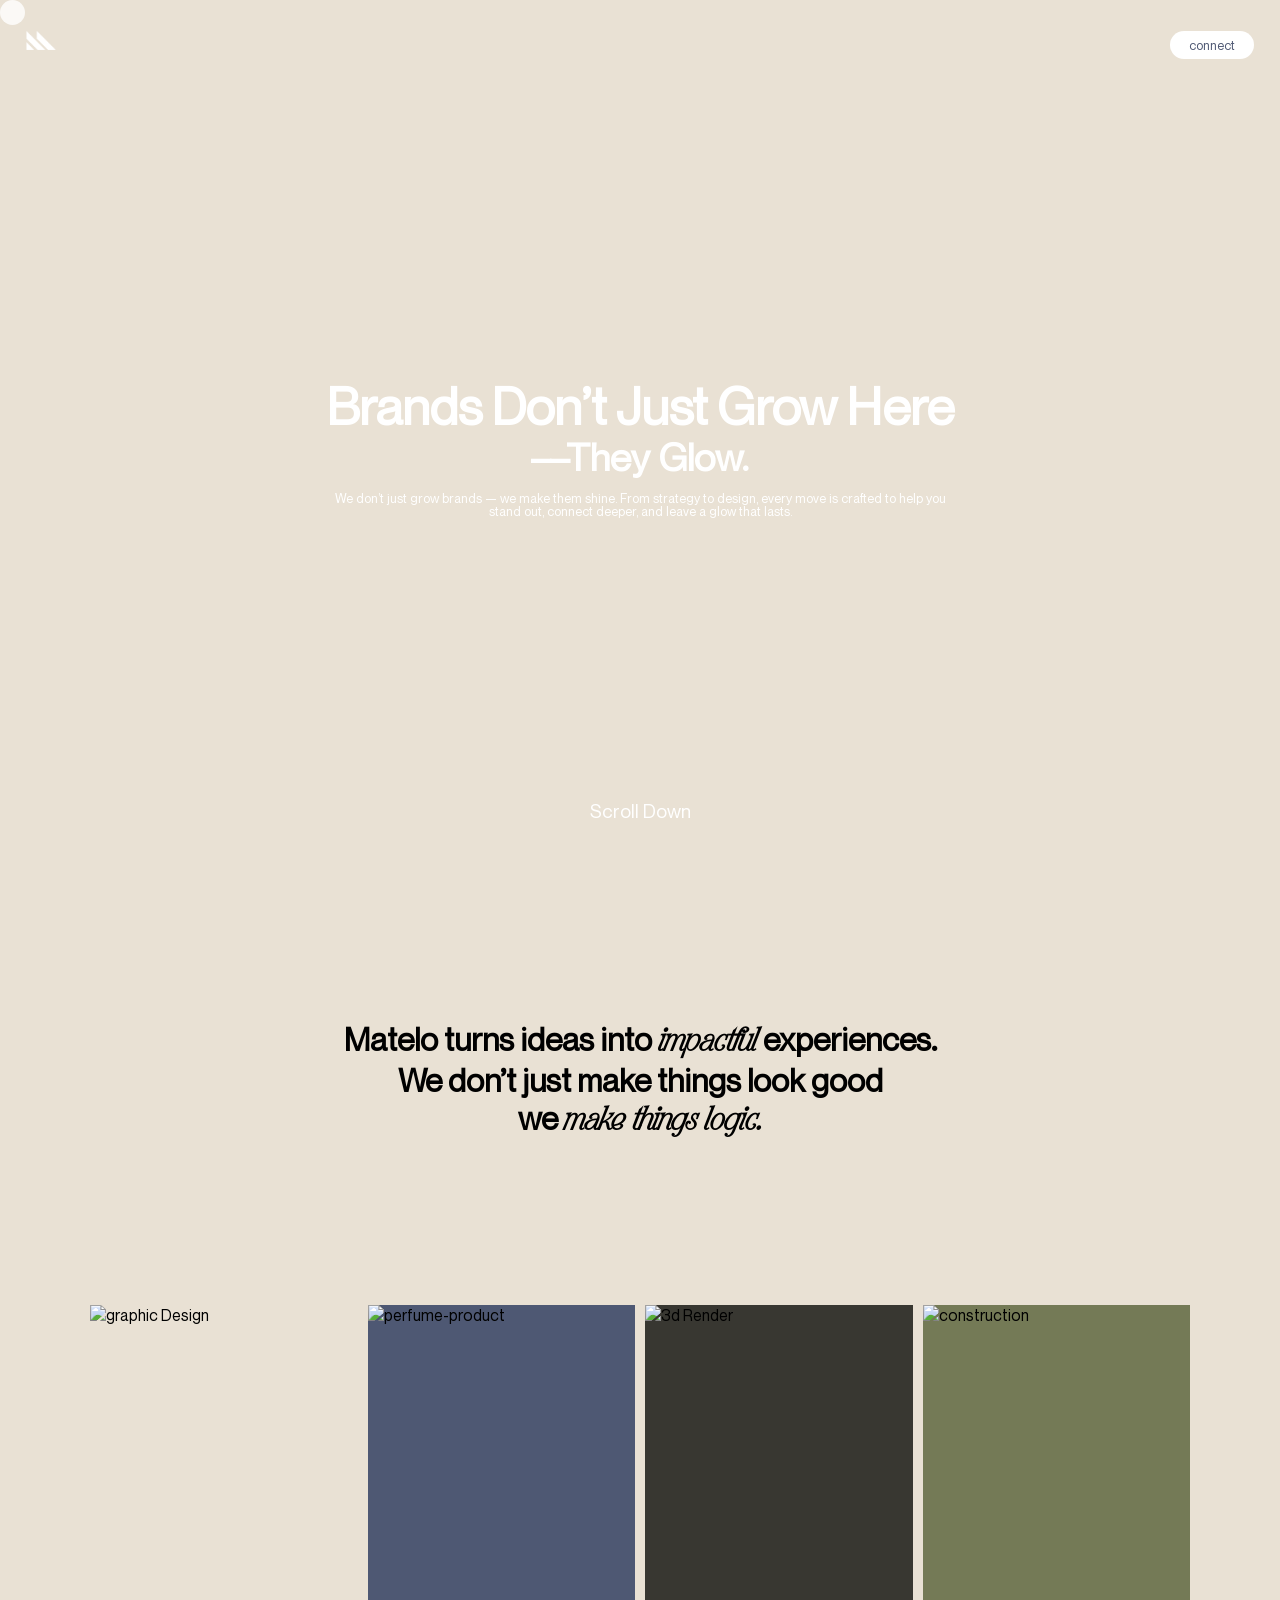
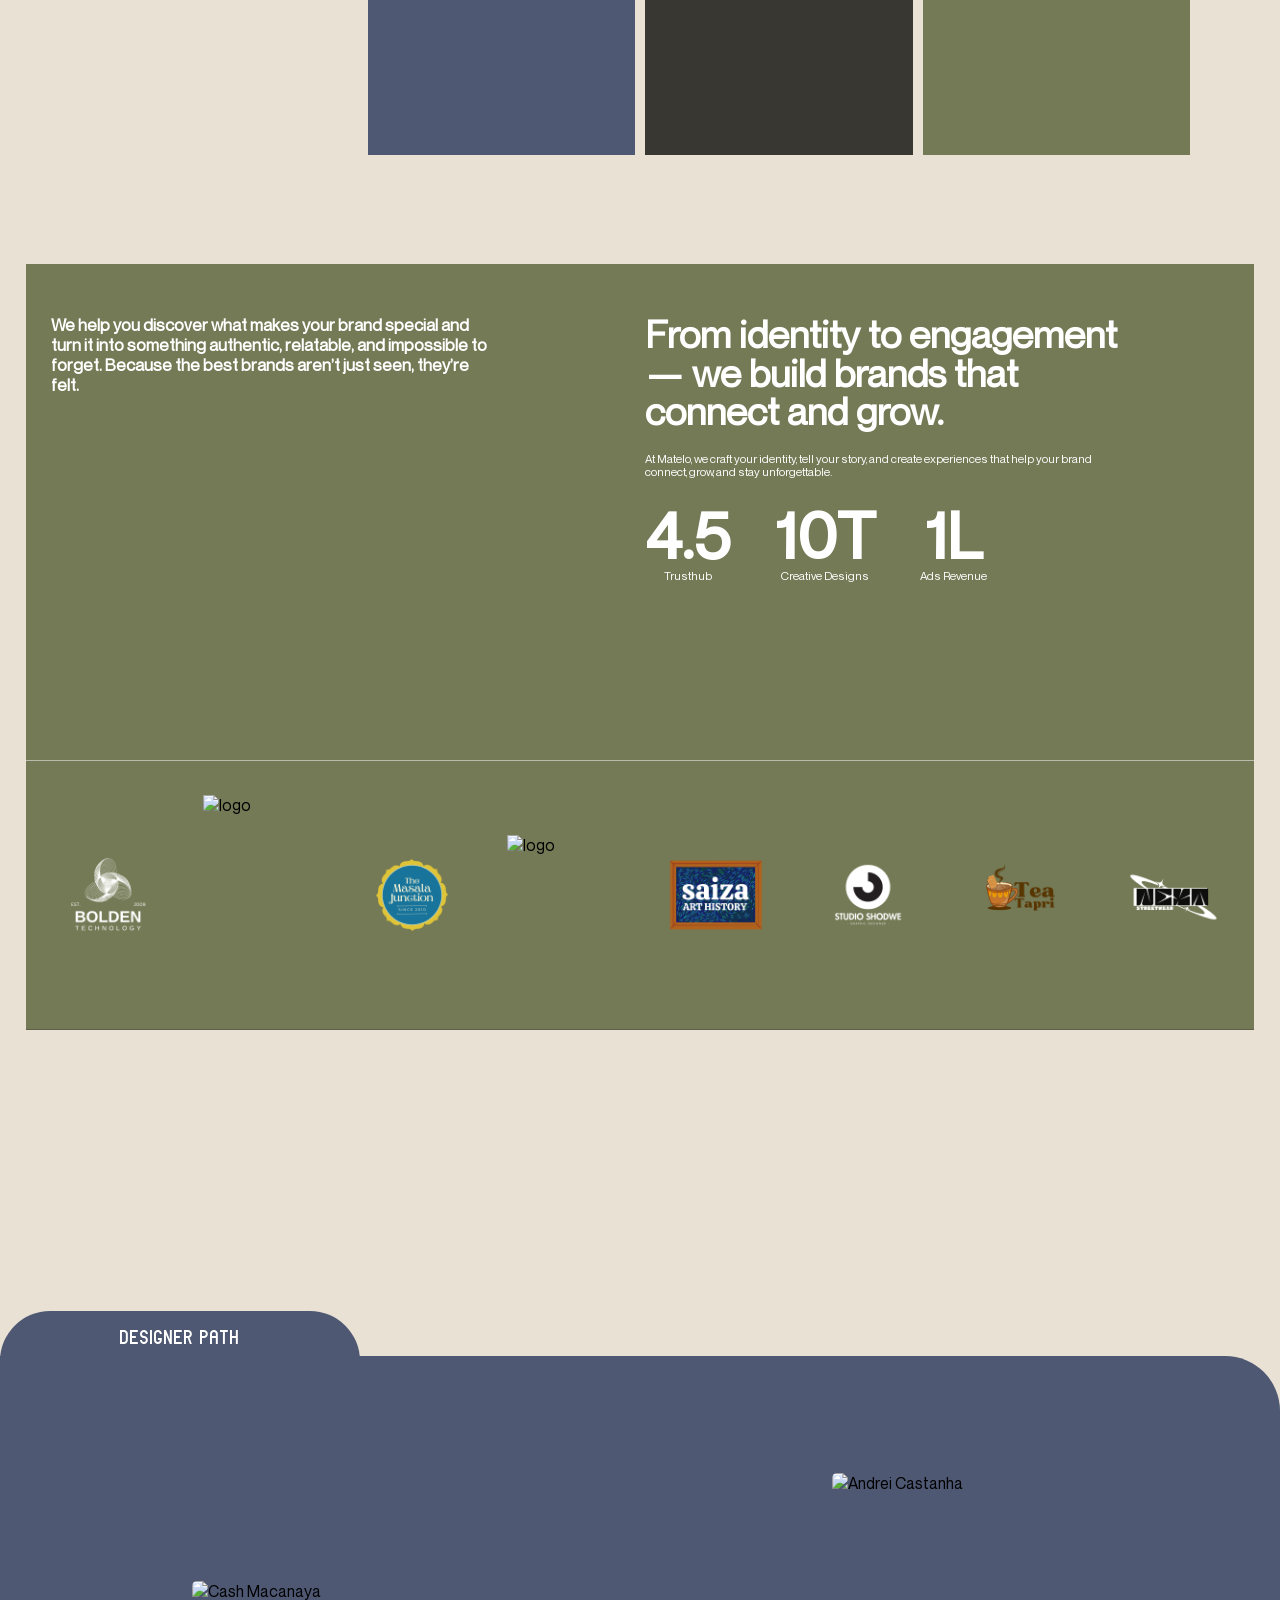
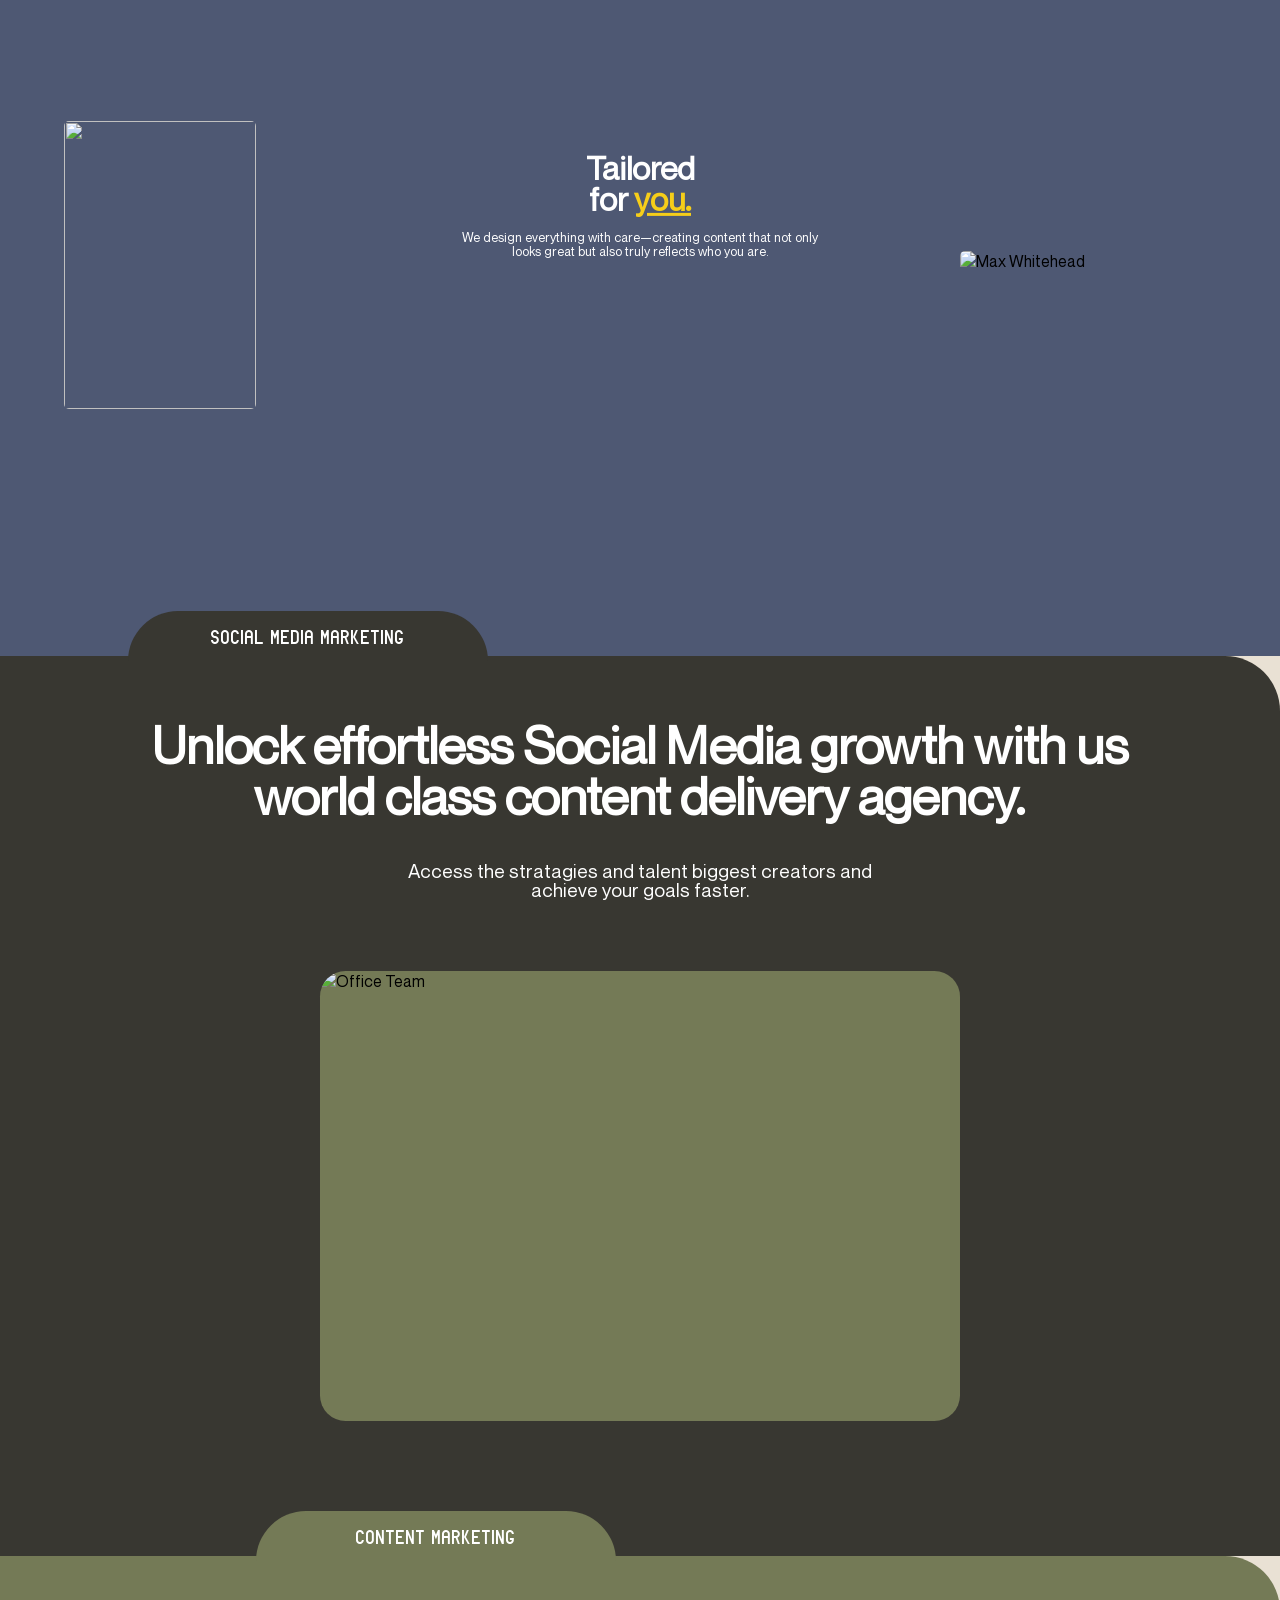
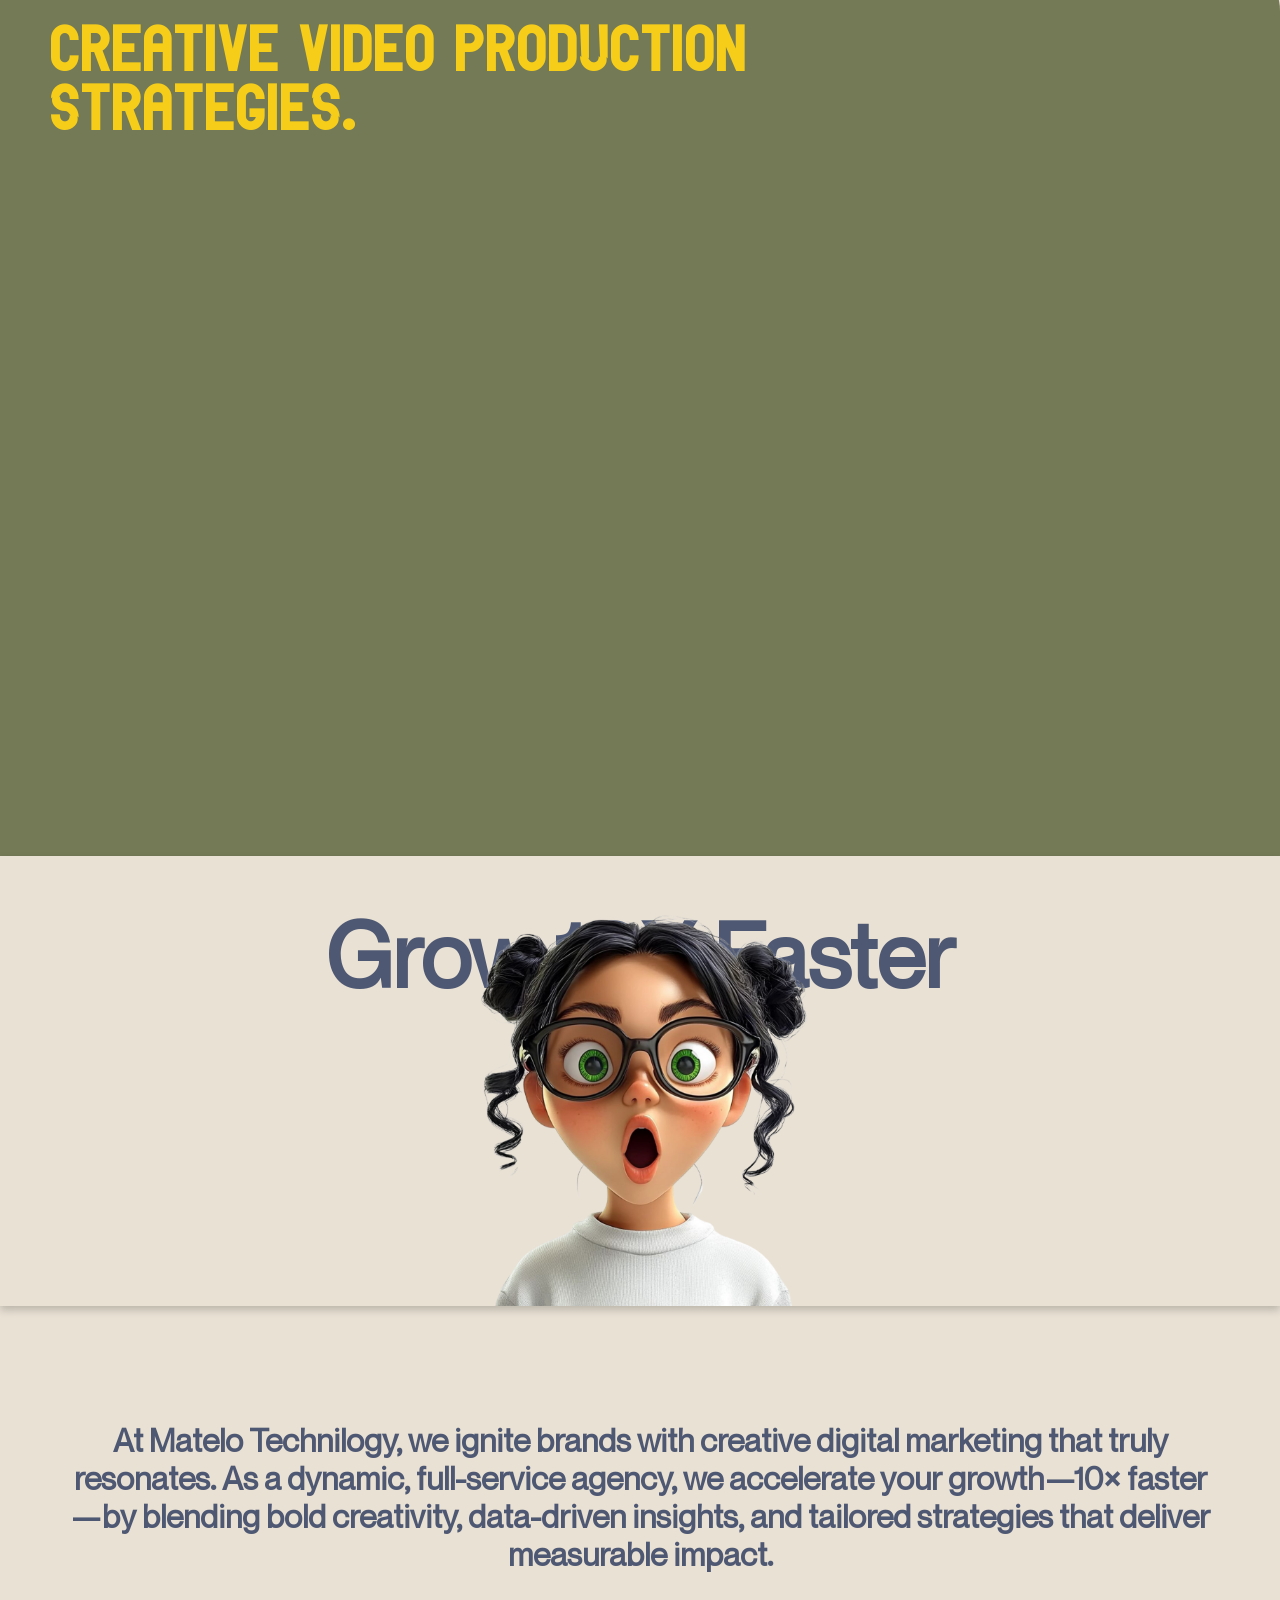
==== index.html @ 71ac02b0 "Initial commit" ====
<!DOCTYPE html>
<html lang="en">
<head>
    <meta charset="UTF-8">
    <meta name="viewport" content="width=device-width, initial-scale=1.0">
    <title>Matelo Tech</title>
    <link rel="stylesheet" href="style.css">
    <link
    href="https://cdn.jsdelivr.net/npm/remixicon@4.5.0/fonts/remixicon.css"
    rel="stylesheet"
/>
</head>
<body>
    
     <div id="main">
        <div id="cursor"></div>
        <div class="page1">
           <div class="nav">
            <div class="logo">
                <img src="./assets/white.png" alt="logo">
            </div>
            <!-- <div class="nav-center">
                <a href="#">Home</a>
                <a href="#">Know more</a>
                <a href="#">Projects</a>
                <a href="#">Service</a>
            </div> -->
            <div class="nav-right">
                <a href="#">connect</a>
            </div>
            <div class="menu">
                <i class="ri-arrow-down-s-fill"></i>
            </div>
           </div>
           <div class="landingPage">
            <div class="overlay"></div>
                <div class="tagline">
                    <h1>Brands Don’t Just Grow Here</h1>
                    <h2>––They Glow.</h2>
                    <p>We don’t just grow brands — we make them shine. From strategy to design, every move is crafted to help you stand out, connect deeper, and leave a glow that lasts.</p>
                </div>


                 <button onclick="scrollOnePageDown()" class="scroll-button">Scroll Down <i class="ri-corner-right-down-line"></i></button>
           </div>
        </div>

        <div class="page2">
            <div class="middleText">
                <h1>Matelo turns ideas into <span>impactful</span> experiences.<br/> We don’t just make things look good<br/>we <span> make things logic.</span></h1>
            </div>
            <div class="designs-container" >
                <div id="design-box" class="design-box">
                    <img src="https://media2.giphy.com/media/v1.Y2lkPTc5MGI3NjExNDlodjI1YXZ4cDNyc2FtYjNpcG55MTlsOHVzeTViMm14N2h6NXpqeiZlcD12MV9pbnRlcm5hbF9naWZfYnlfaWQmY3Q9Zw/xT9Igfw4YdcxUgm7hS/giphy.gif" alt="graphic Design">
                </div>
                <div id="design-box" class="design-box">
                    <img src="https://media1.giphy.com/media/v1.Y2lkPTc5MGI3NjExZDUzajJobDR6eTRyMTczdDEybGQweWN3MzJnYm1xejd3OWJqcnN5cCZlcD12MV9pbnRlcm5hbF9naWZfYnlfaWQmY3Q9Zw/B5nGSmvS7oZFuK0PzP/giphy.gif" alt="perfume-product">
                </div>
                <div id="design-box" class="design-box">
                    <img src="https://media4.giphy.com/media/v1.Y2lkPTc5MGI3NjExY213OWltNXNzeW00bzk4bjJraXBidTN3ODc1OG8xb3RlMzl3ZnRzMyZlcD12MV9pbnRlcm5hbF9naWZfYnlfaWQmY3Q9Zw/huyZxIJvtqVeRp7QcS/giphy.gif" alt="3d Render">
                </div>
                <div id="design-box" class="design-box">
                    <img src="https://media4.giphy.com/media/v1.Y2lkPTc5MGI3NjExd3oxd201d3FhaGR6ZjR2OGFmZWt0Y2V4OXVjeWlrcGc5NDhxcThsdCZlcD12MV9pbnRlcm5hbF9naWZfYnlfaWQmY3Q9Zw/l3vQYe7l1TInypnYA/giphy.gif" alt="construction">
                </div>
            </div>
        </div>

        <div class="page3">
            <div class="page3-contaner">
                <div class="page3-box1">
                    <h2>We help you discover what makes your brand special and turn it into something authentic, relatable, and impossible to forget. Because the best brands aren’t just seen, they’re felt.</h2>
                </div>
                <div class="page3-box2">
                    <h2>From identity to engagement — we build brands that connect and grow.</h2>
                    <p>At Matelo, we craft your identity, tell your story, and create experiences that help your brand connect, grow, and stay unforgettable.</p>
                    <div class="page3-rank">
                        <div class="page3-rank-wrap">
                            <h1>4.5</h1>
                            <p>Trusthub</p>
                        </div>
                        <div class="page3-rank-wrap">
                            <h1>10T</h1>
                            <p>Creative Designs</p>
                        </div>
                        <div class="page3-rank-wrap">
                            <h1>1L</h1>
                            <p>Ads Revenue</p>
                        </div>
                    </div>
                </div>

            </div>
            <div class="page3-bottom">
               <div class="brand-photo">
                <img src="./brands/logo1.png" alt="logo">
               </div>
               <div style="height: 200px;" class="brand-photo">
                <img src="./brands/logo2.png" alt="logo">
               </div>
               <div class="brand-photo">
                <img src="./brands/Logo-3.png" alt="logo">
               </div>
               <div  style="height: 120px;"class="brand-photo">
                <img src="./brands/logo4.png" alt="logo">
               </div>
                <div class="brand-photo">
                <img src="./brands/logo5.png" alt="logo">
               </div>
               <div style="height: 120px;" class="brand-photo">
                <img src="./brands/logo6.png" alt="logo">
               </div>
               <div class="brand-photo">
                <img src="./brands/logo-7.png" alt="logo">
               </div>
                <div  style="height: 120px;"class="brand-photo">
                <img src="./brands/logo8.png" alt="logo">
               </div>
            </div>
        </div>

        <div class="page4">
            <div class="sticky-container">
            <div class="card-content">
                <div class="card-tag">
                    <h1>DESIGNER PATH</h1>
                </div> 
                <div class="designer-container">
                    <div class="designer-text">
                        <h1>Tailored<br/>for <span>you.</span></h1>
                        <p>We design everything with care—creating content that not only looks great but also truly reflects who you are.</p>
                    </div>
                    <div class="desinger-photos">
                        <div class="desinger-box">
                            <img src="https://images.unsplash.com/photo-1571389244715-21e0e1a94bcf?q=80&w=1170&auto=format&fit=crop&ixlib=rb-4.1.0&ixid=M3wxMjA3fDB8MHxwaG90by1wYWdlfHx8fGVufDB8fHx8fA%3D%3D" alt="Cash Macanaya">
                        </div>
                        <div class="desinger-box-1">
                            <img src="https://images.unsplash.com/photo-1609887712021-42c4669c1ac7?q=80&w=764&auto=format&fit=crop&ixlib=rb-4.1.0&ixid=M3wxMjA3fDB8MHxwaG90by1wYWdlfHx8fGVufDB8fHx8fA%3D%3D" alt="">
                        </div>
                        <div class="desinger-box-2">
                            <img src="https://images.unsplash.com/vector-1742581485395-ea96401c389c?q=80&w=711&auto=format&fit=crop&ixlib=rb-4.1.0&ixid=M3wxMjA3fDB8MHxwaG90by1wYWdlfHx8fGVufDB8fHx8fA%3D%3D" alt="Andrei Castanha">
                        </div>
                        <div class="desinger-box-3">
                            <img src="https://images.unsplash.com/photo-1611423475613-e6bca6bde7bb?q=80&w=687&auto=format&fit=crop&ixlib=rb-4.1.0&ixid=M3wxMjA3fDB8MHxwaG90by1wYWdlfHx8fGVufDB8fHx8fA%3D%3D" alt="Max Whitehead">
                        </div>
                    </div>
                </div>
            </div>
            <div class="card-content">
                <div id="card-2" class="card-tag">
                     <h1>SOCIAL MEDIA MARKETING</h1>
                </div> 
                <div class="social-media-title">
                    <h1>Unlock effortless Social Media growth with us world class content delivery agency.</h1>
                    <p>Access the stratagies and talent biggest creators and <br/>  achieve your goals faster.</p>
                </div>
                <div class="social-media-contaienr">
                    <img src="https://plus.unsplash.com/premium_photo-1745457820877-caf9a8fa4e08?q=80&w=687&auto=format&fit=crop&ixlib=rb-4.1.0&ixid=M3wxMjA3fDB8MHxwaG90by1wYWdlfHx8fGVufDB8fHx8fA%3D%3D" alt="Office Team">
                </div>
            </div>
            <div class="card-content">
                 <div id="card-3" class="card-tag">
                     <h1>CONTENT MARKETING</h1>
                 </div>
                 <div class="content-marketing-container">
                    <div class="content-marketing-container-title">
                        <h1>Creative video production Strategies.</h1>
                    </div>
                    <div class="content-marketing-videos">
                        <div class="video-1">
                            <video autoplay muted loop src="./videos/Brawn Protiens Promo Ad (1).mp4"></video>
                        </div>
                        <div class="video-2">
                            <video autoplay muted loop src="./videos/Matelo star.mp4"></video>
                        </div>
                    </div>
                 </div>
            </div>
            <div class="card-content">
                <div class="container-4">
                    <div class="anime-girl">
                        <h1>Grow 10X Faster</h1>
                        <img src="./images/Girl.png" alt="">
                    </div>
                </div>
                <div class="anime-text">
                        <h3>At Matelo Technilogy, we ignite brands with creative digital marketing that truly resonates. As a dynamic, full-service agency, we accelerate your growth—10× faster—by blending bold creativity, data-driven insights, and tailored strategies that deliver measurable impact.</h3>
                    </div>
            </div>
            </div>
    
        </div>  

        <div class="page5">

        </div>

        

    
    <script src="https://cdnjs.cloudflare.com/ajax/libs/gsap/3.13.0/gsap.min.js" integrity="sha512-NcZdtrT77bJr4STcmsGAESr06BYGE8woZdSdEgqnpyqac7sugNO+Tr4bGwGF3MsnEkGKhU2KL2xh6Ec+BqsaHA==" crossorigin="anonymous" referrerpolicy="no-referrer"></script>
    <script src="https://cdnjs.cloudflare.com/ajax/libs/gsap/3.13.0/ScrollTrigger.min.js" integrity="sha512-P2IDYZfqSwjcSjX0BKeNhwRUH8zRPGlgcWl5n6gBLzdi4Y5/0O4zaXrtO4K9TZK6Hn1BenYpKowuCavNandERg==" crossorigin="anonymous" referrerpolicy="no-referrer"></script>
    <script src="./script.js"></script>
</body>
</html>
---- style.css ----
@font-face {
    font-family: Neue;
    src: url(./fonts/NeueMontreal-Regular.woff2);
}
@font-face {
    font-family: Bella;
    src: url(./fonts/BellavoirSerif_PERSONAL_USE_ONLY.otf);
}

@font-face {
    font-family: Arial;
    src: url(./fonts/arial_narrow_7.ttf);
}

*{
    margin: 0;
    padding: 0;
    box-sizing: border-box;
    font-family: "Neue";
}

html, body{
    height: 100%;
    width: 100%;
}

body{
    background-color: #e9e1d4;
}

#main{
    height: 100vh;
    width: 100vw;
}

#cursor{
    height: 25px;
    width: 25px;
    background-color: #ffffffc9;
    border-radius: 100px;
    position: fixed;
    padding: 0.5vw;
    display: flex;
    justify-content: center;
    align-items: center;
    color: #4e5873;
    font-size: 0.5vw;
    z-index: 9;
}

.page1{
    height: 100%;
    width: 100%;
    background-image: url(https://images.unsplash.com/photo-1505578066158-8015e4136f59?q=80&w=1170&auto=format&fit=crop&ixlib=rb-4.1.0&ixid=M3wxMjA3fDB8MHxwaG90by1wYWdlfHx8fGVufDB8fHx8fA%3D%3D);
    background-position: center center;
    background-repeat: no-repeat;
    background-size: cover;
    position: relative;
}

.nav{
    position: absolute;
    height: 10vh;
    width: 100%;
    padding: 0 2vw;
    display: flex;
    justify-content: space-between;
    align-items: center;
    font-size: 1vw;
}
.menu{
    background-color: red;
    border-radius: 100%;
    display: none;
}
.menu i{
    font-size: 8vw;
    color: #ffff;
}

.logo{
    height: 30px;
    width: 30px;
}

.logo img{
    height: 1005;
    width: 100%;
    background-size: cover;
}

.nav-center{
    position: absolute;
    left: 50%;
    transform: translateX(-50%);
    display: flex;
    gap: 1vw;
}

.nav-center a{
    text-decoration: none;
    color: #ffff;
}

.nav-right {
    padding: 0.5vw 1.5vw;
    background-color: #ffffff;
    border-radius: 100px;
}

.nav-right a{
    text-decoration: none;
    color: #4E5873
}

.landingPage{
    position: relative;
    height: 100vh;
    width: 100%;
    /* background-color: crimson; */
    padding: 0 2vw;
    display: flex;
    justify-content: center;
    align-items: center;
}

.overlay{
    height: 100%;
    width: 100%;
    background-color: transparent;
    position: absolute;
    z-index: 10;
}

.tagline{
    position: absolute;
    top: 50%;
    left: 50%;
    transform: translate(-50%, -50%);
    text-align: center;
    width: 50vw;
    line-height: 4vw;
    z-index: 10;
}
.tagline:hover{
    cursor: pointer;
}
.tagline::selection{
    color: #f6ce19;
}

.tagline h1{
    font-size: 4vw;
    color: #ffff;
}
.tagline h2{
    font-size: 3vw;
    color: #ffff;
}
.tagline p{
    line-height: 1vw;
    font-size: 1vw;
    margin-top: 10px;
    color: #ffffff;
}
button{
    background-color: transparent;
    border: none;
    font-size: 1.5vw;
    color: #fff;
    position: relative;
    top: 40%;
    z-index: 99;
}

button:hover{
    cursor: pointer;
}

.page2{
    height: 100vh;
    width: 100%;
    background-color: #e9e1d4;
}

.middleText{
    height: 40vh;
    width: 100%;
    display: flex;
    flex-direction: column;
    align-items: center;
    justify-content: center;
    /* background-color: crimson; */
    padding: 3vw;
}
.middleText::selection{
    color: #747A56;
}

.middleText h1{
    text-align: center;
    font-size: 2.5vw;
}
.middleText span{
    font-family: "Bella";
    font-weight: 800;
}

.designs-container{
    height: 60vh;
    width: 100%;
    display: flex;
    justify-content: space-between;
    align-items: center;
    padding: 0 10vh;
    gap: 10px;
}

.design-box{
    height: 50vh;
    width: 23vw;
}
.design-box img{
    width: 100%;
    height: 100%;
    object-fit: cover;
}
.design-box:nth-child(2){
    background-color: #4E5873;
}
.design-box:nth-child(3){
    background-color: #383731;
}
.design-box:nth-child(4){
    background-color: #747A56;
}

.page3{
    height: 100vh;
    width: 100%;
    padding: 5vw 2vw 10vw;
}
.page3-contaner{
    height: 70%;
    width: 100%;
    background-color: #747A56;
    position: relative;
    display: flex;
    padding-top: 2vw;
}

.page3-box1{
    width: 40%;
    height: 100%;
    /* background-color: crimson; */
    padding: 2vw;
}
.page3-box1 h2{
    font-size: 1.3vw;
    color: #fff;
}


.page3-box2{
    padding: 2vw 10vw;
    width: 60%;
    height: 100%;
    color: #fff;
}
.page3-box2 h2{
    font-size: 3vw;
    line-height: 3vw;
   
}
.page3-box2 p{
    font-size: 0.9vw;
    line-height: 1vw;
    padding-top: 1.8vw;
}

.page3-rank{
    display: flex;
    gap: 3.5vw;
    padding-top: 1.4vw;
}
.page3-rank-wrap{
    display: flex;
    flex-direction: column;
    justify-content: center;
    align-items: center;
}

.page3-rank-wrap h1{
    font-size: 5vw;
}
.page3-rank-wrap p{
    margin-top: -2vw;
}

.page3-bottom{
    background-color: #747A56;
    border-top: 1px solid #ffffff7d;
    border-bottom: 1px solid #3837315f;
    height: 30vh;
    width: 100%;
    display: flex;
    align-items: center;
    justify-content: center;
    gap: 3vw;
    padding: 2vw;
}

.brand-photo{
    height: 120px;
    width: 120px;
}
.brand-photo img{
    height: 100%;
    width: 100%;
    object-fit: cover;
}

.page4{
    height: auto;
    width: 100%;
    padding-top: 20vw;
}

.card-content{
    height: 100vh;
    width: 100vw;
    background-color: #4e5873;
    position: sticky;
    top: 5vh;
    border-top-right-radius: 55px;
    flex-direction: column;
}
.card-tag{
    height: 10vh;
    width: 40vh;
    background-color: #4e5873;
    border-top-left-radius: 50px;
    border-top-right-radius: 50px;
    position: absolute;
    display: flex;
    justify-content: center;
    padding:15px 40px;
    top: -5vh;
    left: 0;
     z-index: 9;
     color: white;
     font-size: 0.8vw;
}
.card-tag h1{
     font-family: "Arial";
     font-weight: 100;
}

.designer-container{
    position: relative;
    height: 100%;
    width: 100%;
    z-index: 99;
}
.designer-text{
    width: 30%;
    color: #fff;
    position: absolute;
    left: 50%;
    top: 50%;
    transform: translate(-50%, -50%);

}
.designer-text h1{
    font-size: 2.5vw;
    line-height: 2.4vw;
    text-align: center;
    padding-bottom: 1.3vw;
}
.designer-text h1 span{
    text-decoration: underline;
    color:#f6ce19;
}
.designer-text p{
    font-size: 1vw;
    line-height: 1.1vw;
    text-align: center;
}

.desinger-box{
    position: absolute;
    height: 28vh;
    width: 12vw;
    left: 15%;
    top: 25%;
    border-radius: 5px;
    overflow: hidden;
}
.desinger-box img, .desinger-box-1 img, .desinger-box-2 img, .desinger-box-3 img{
    height: 100%;
    width: 100%;
    object-fit: cover;
}
.desinger-box-1{
    position: absolute;
    height: 32vh;
    width: 15vw;
    left: 5%;
    top: 45%;
    border-radius: 5px;
    overflow: hidden;
}
.desinger-box-2{
    position: absolute;
    height: 35vh;
    width: 16vw;
    left: 65%;
    top: 13%;
    border-radius: 5px;
    overflow: hidden;
}
.desinger-box-3{
    position: absolute;
    height: 35vh;
    width: 16vw;
    left: 75%;
    top: 55%;
    border-radius: 5px;
    overflow: hidden;
}

#card-2{
    background-color: #383731;
    left: 10vw;
}
#card-3{
    background-color: #747a56;
    left: 20vw;
}
#card-4{
    background-color: #E25E31;
    left: 30vw;
}
#card-5{
    background-color: #754f46;
    left: 40vw;
}

.card-content:nth-child(2){
    background-color: #383731;
    padding: 2vw;
    display: flex;
}
.social-media-title{
    margin-top: 3vw;
    position: relative;
    z-index: 99;
    width: 80%;
    left: 50%;
    transform: translateX(-50%);
}
.social-media-title h1{
    font-size: 4vw;
    text-align: center;
    color: #fff;
    line-height: 4vw;
}
.social-media-title p{
    font-size: 1.5vw;
    line-height: 1.5vw;
    margin-top: 3vw;
    color: #fff;
    text-align: center;
}
.social-media-contaienr{
    height: 50vh;
    width: 50%;
    position: absolute;
    left: 50%;
    top: 50%;
    transform: translate(-50%, -50%);
    background-color: #747A56;
    margin-top: 7vw;
    border-radius: 2vw;
    overflow: hidden;
}
.social-media-contaienr img{
    height: 100%;
    width: 100%;
    object-fit: cover;
}

.card-content:nth-child(3){
    background-color: #747a56;
    display: flex;
    padding: 2vw;
    padding-left: 4vw;
}

.content-marketing-container{
    width: 100%;
    position: relative;
    z-index: 99;
}
.content-marketing-container-title{
    width: 80%;
    margin-top: 3VW;
}
.content-marketing-container-title h1{
    font-size: 5vw;
    font-family: "Arial";
    line-height: 4.6vw;
    text-transform: uppercase;
    color: #f6ce19;
}
.content-marketing-videos{
    display: flex;
    gap: 1vw;
    margin-top: 3vw;
}
.video-1{
    height: 57vh;
    width: 60%;
    border-radius: 10px;
    overflow: hidden;
}
.video-1 video{
    height: 100%;
    width: 100%;
    object-fit: cover;
}
.video-2{
    width: 25%;
    height: 57vh;
    border-radius: 10px;
    overflow: hidden;
}
.video-2 video{
    height: 100%;
    width: 100%;
    object-fit: cover;
}

.card-content:nth-child(4){
    background-color: #E9E1D4;
    border-top-left-radius: 0px;
    border-top-right-radius: 0px;
}

.card-content img{
    height: 100%;
    width: 100%;
    object-fit: cover;
}

.container-4{
    display: flex;
    justify-content: center;
    height: 50vh;
    width: 100vw;
    background-color: #E9E1D4;
    box-shadow: 0 4px 8px rgba(0, 0, 0, 0.2);
}
.anime-girl{
    height: 50vh;
    width: 100vw;
    overflow: hidden;
    /* background-color: #4E5873; */
    position: relative;
}
.anime-girl img{
    height: 100%;
    width: 100%;
    object-fit: contain; 
}

.anime-girl h1{
    font-size: 7vw;
    position: absolute;
    left: 50%;
    transform: translateX(-50%);
    top: 5vh;
    font-weight: 900;
    color:#4E5873;

}

.anime-text{
    display: flex;
    justify-content: center;
    align-items: center;
    padding: 5vw;
}
.anime-text h3{
    font-size: 2.5vw;
    text-align: center;
    padding-top: 4vw;
    color: #4E5873;
}




@media (max-width: 768px) {

.page1{
    height: 50vh;
}
  
.nav{
    padding: 5vw 5vw;
}

.nav-center{
   display: none;
}

.nav-right {
    display: none;
}

.menu{
    display: inline;
    background-color: transparent;
    border:1px solid rgb(234, 234, 234);
    padding: 2;
}

.landingPage{
    height: 50vh;
}


.tagline{
    width: 80vw;
    line-height: 9vw;
}

.tagline h1{
    font-size: 10vw;
    color: #ffff;
}
.tagline h2{
    font-size: 7vw;
    color: #ffff;
}
.tagline p{
    line-height: 3vw;
    font-size: 3vw;
}
button{
    font-size: 3.5vw;
}

.page2{
    height: 100vh;
    width: 100%;
    background-color: #e9e1d4;
}
.middleText{
    height: 25vh;
}

.middleText h1{
    text-align: center;
    font-size: 3.5vw;
}
.middleText span{
    font-family: "Bella";
    font-weight: 800;
}

.designs-container{
    height: auto;
    flex-wrap: wrap;
    justify-content: center;
    padding: 0 2vw;
}

.design-box{
    height: 28vh;
    width: 45vw;
}

.page3{
    height: 80vh;
    padding: 5vw 2vw 10vw;
    margin-top: -20vw;
}
.page3-contaner{
    display: flex;
    flex-direction: column;
    padding-top: 10vw;
    gap: 3vw;
}

.page3-box1{
    width: 100%;
    height: 50%;
    padding: 2vw;
}
.page3-box1 h2{
    font-size: 5.3vw;
    color: #fff;
}


.page3-box2{
    padding: 0vw 2vw;
    width: 100%;
    color: #fff;
}
.page3-box2 h2{
    font-size: 4vw;
    line-height: 4vw;
   
}
.page3-box2 p{
    font-size: 1.9vw;
    line-height: 1.9vw;
}

.page3-rank{
    display: flex;
    gap: 3.5vw;
    padding-top: 10vw;
}
.page3-rank-wrap{
    display: flex;
    flex-direction: column;
    justify-content: center;
    align-items: center;
}

.page3-rank-wrap h1{
    font-size: 10vw;
}
.page3-rank-wrap p{
    margin-top: -2vw;
}

.page3-bottom{
    display: none;
}

.page4{
    height: 100vh;
    width: 100%;
    margin-top: -20vh;
}

.card-tag{
    height: 0.5vh;
    width: 15vh;
    border-top-left-radius: 20px;
    border-top-right-radius: 20px;
    top: -2.5vh;
     padding:15px 10px;
}

.content-marketing-videos{
    flex-direction: column;
    gap: 2vw;
}

.designer-text{
    width: 60%;
}


.designer-text h1{
    font-size: 5.5vw;
    line-height: 5.4vw;
}

.designer-text p{
    font-size: 2.5vw;
    line-height: 2.4vw;
}

.desinger-photos{
    overflow: hidden;
}

.desinger-box{
    height: 15vh;
    width: 25vw;
    left: 10%;
    top:30%;
}

.desinger-box-1{
    height: 20vh;
    width: 35vw;
    left: 5%;
    top: 60%;
}
.desinger-box-2{
    height: 25vh;
    width: 45vw;
    left: 45%;
    top: 19%;
}
.desinger-box-3{
    height: 28vh;
    width: 45vw;
    left: 55%;
    top: 50%;
    z-index: -9;
}

.social-media-title{
    margin-top: 20vh;
}

.social-media-title p{
    font-size: 2.5vw;
    line-height: 2.5vw;
    margin-top: 3vw;
    color: #fff;
    text-align: center;
}
.social-media-contaienr{
    height: 30vh;
    width: 90%;
}

.content-marketing-videos{
    margin-top: 2vh;
}

.video-1{
    height: 27vh;
    width: 98%;
}
.video-2{
    width: 98%;
}

.container-4{
    margin-top: 5vh;
    display: flex;
    justify-content: center;
    height: 50vh;
    width: 100vw;
    background-color: #E9E1D4;
    box-shadow: 0 4px 8px rgba(0, 0, 0, 0.2);
}

.anime-text h3{
    font-size: 4.5vw;
}


}
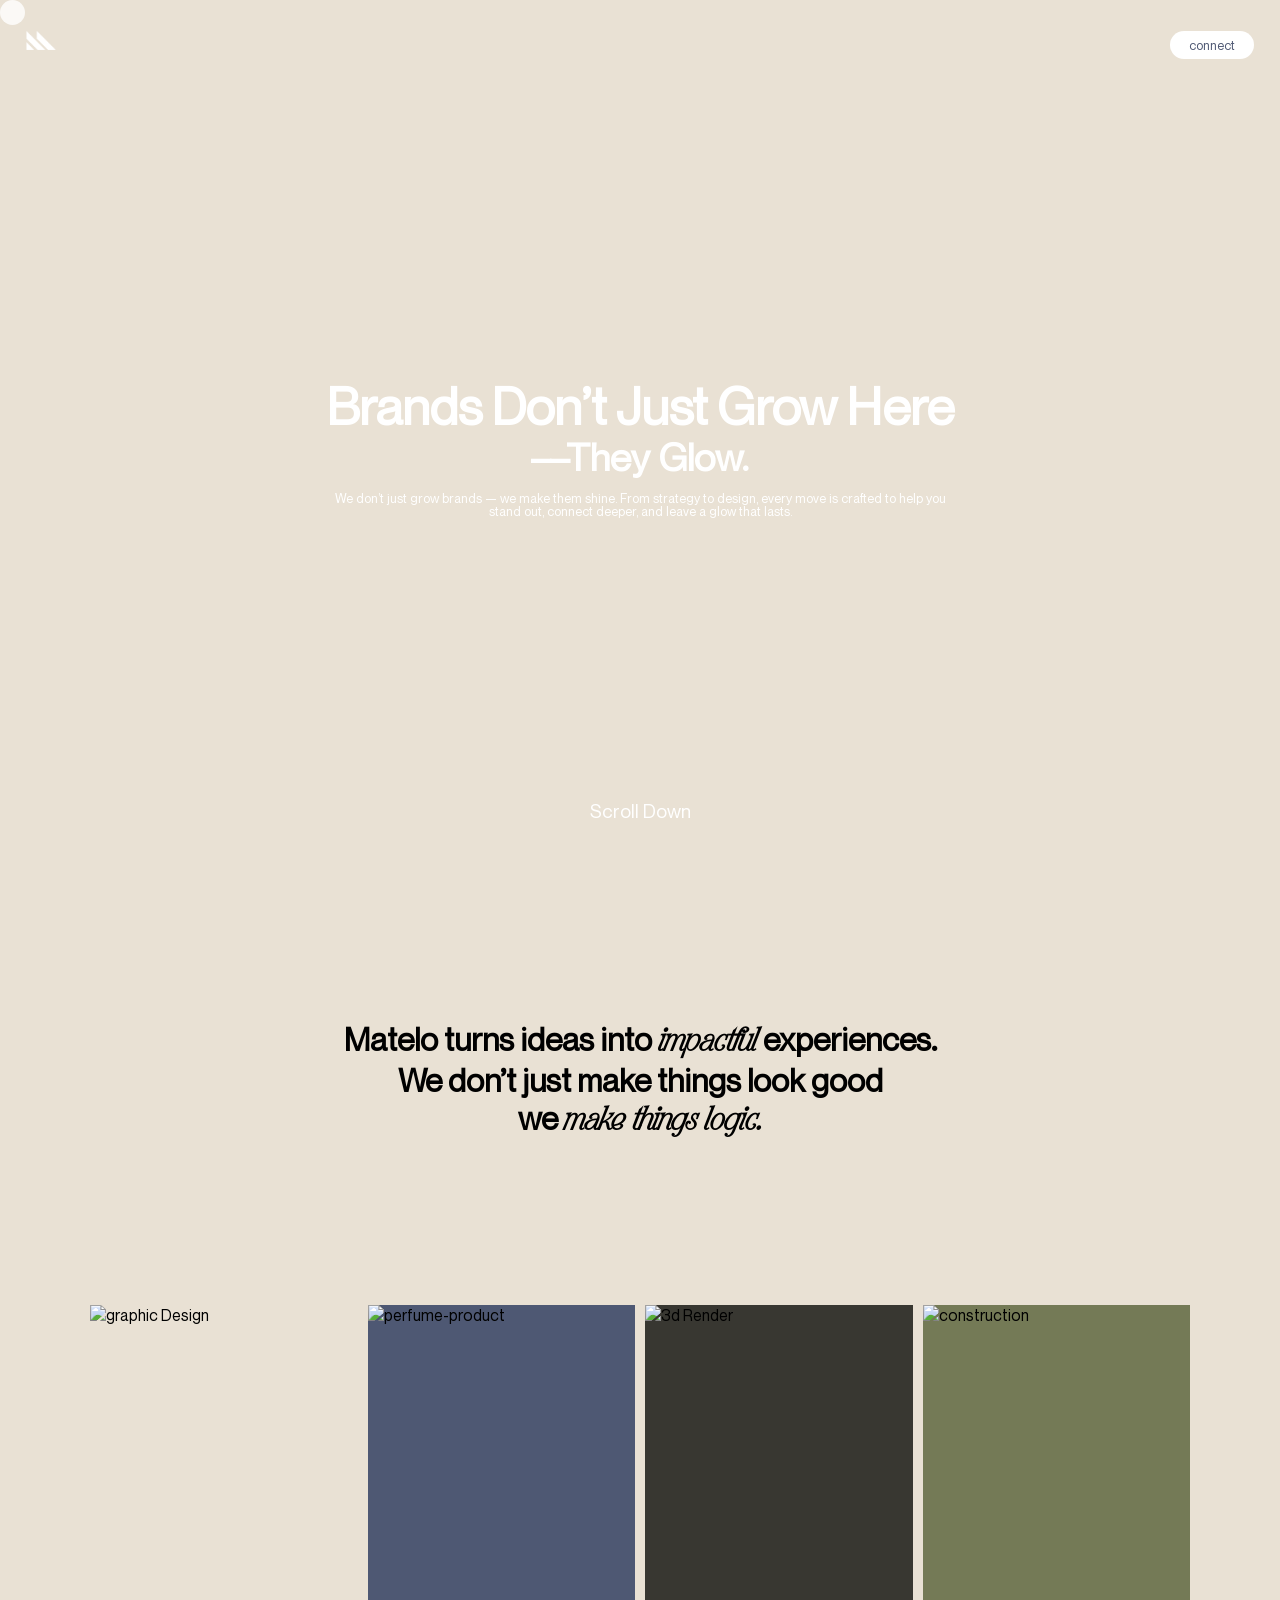
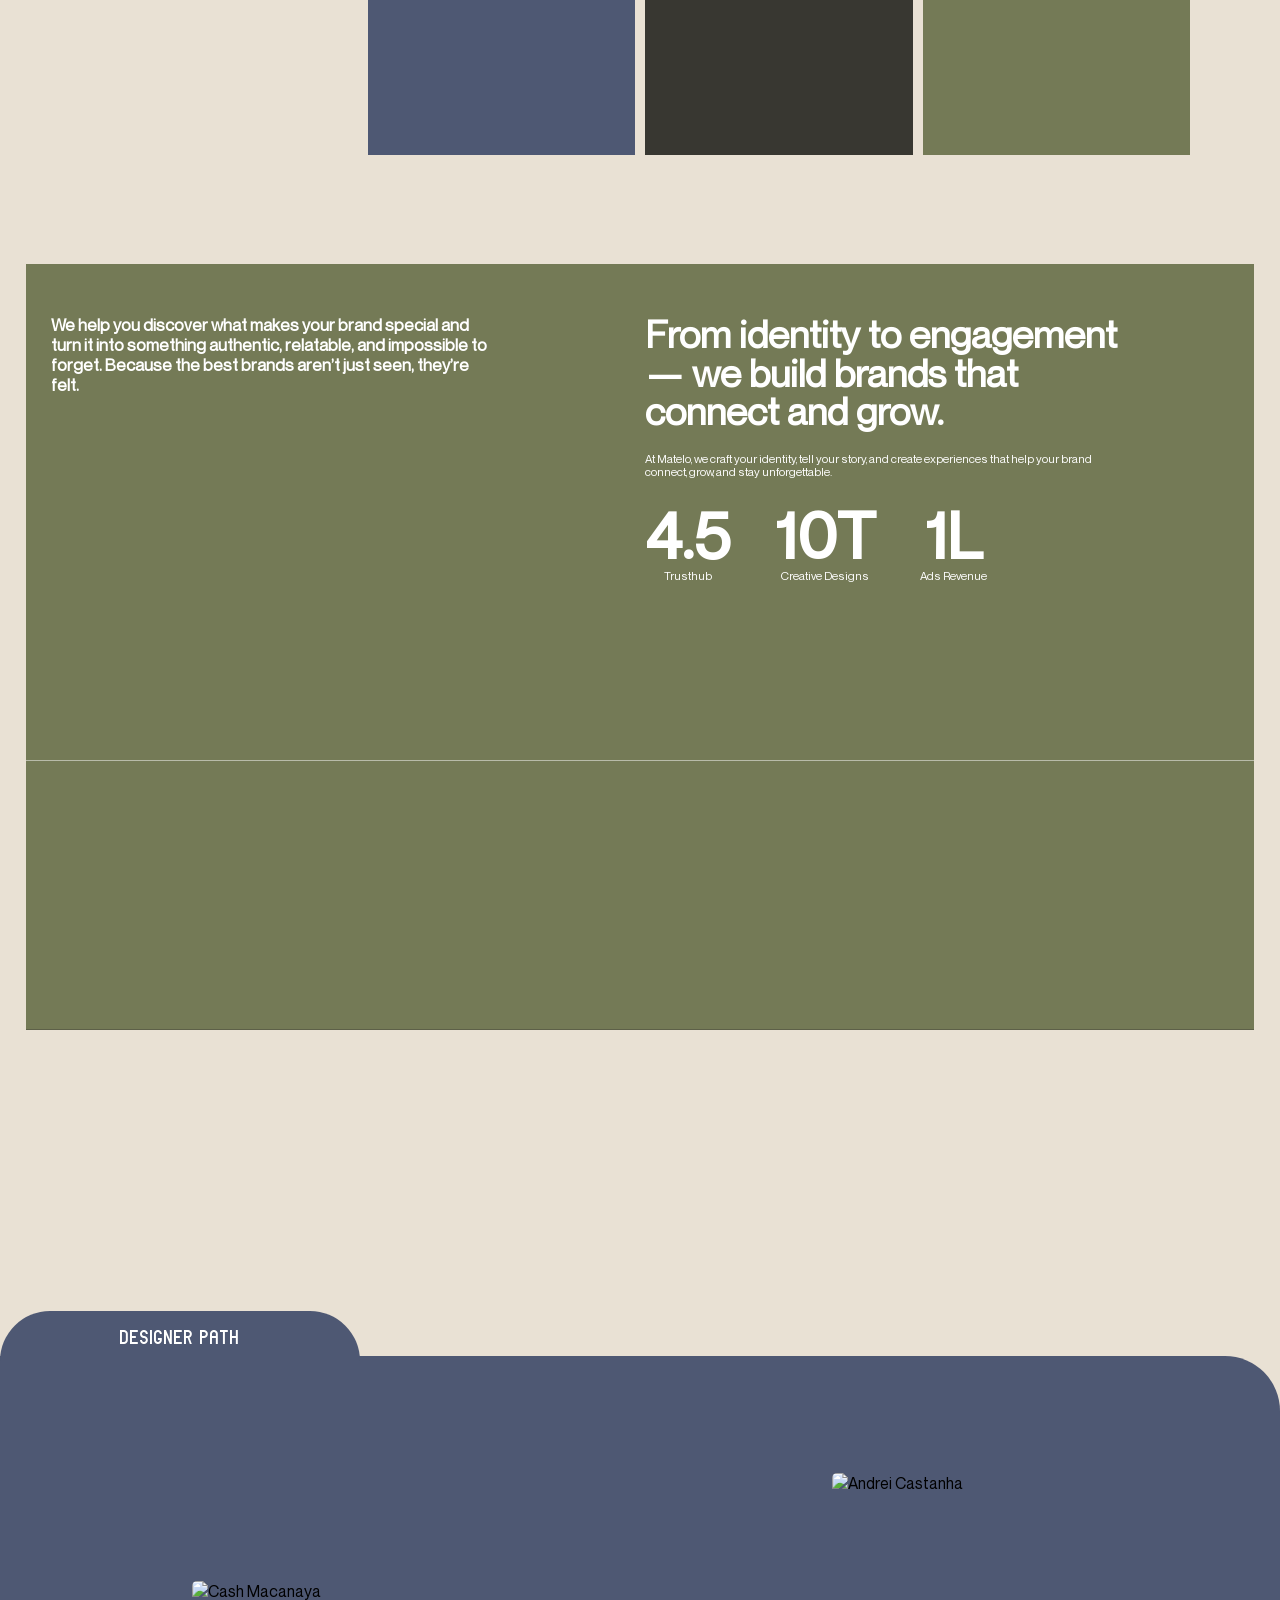
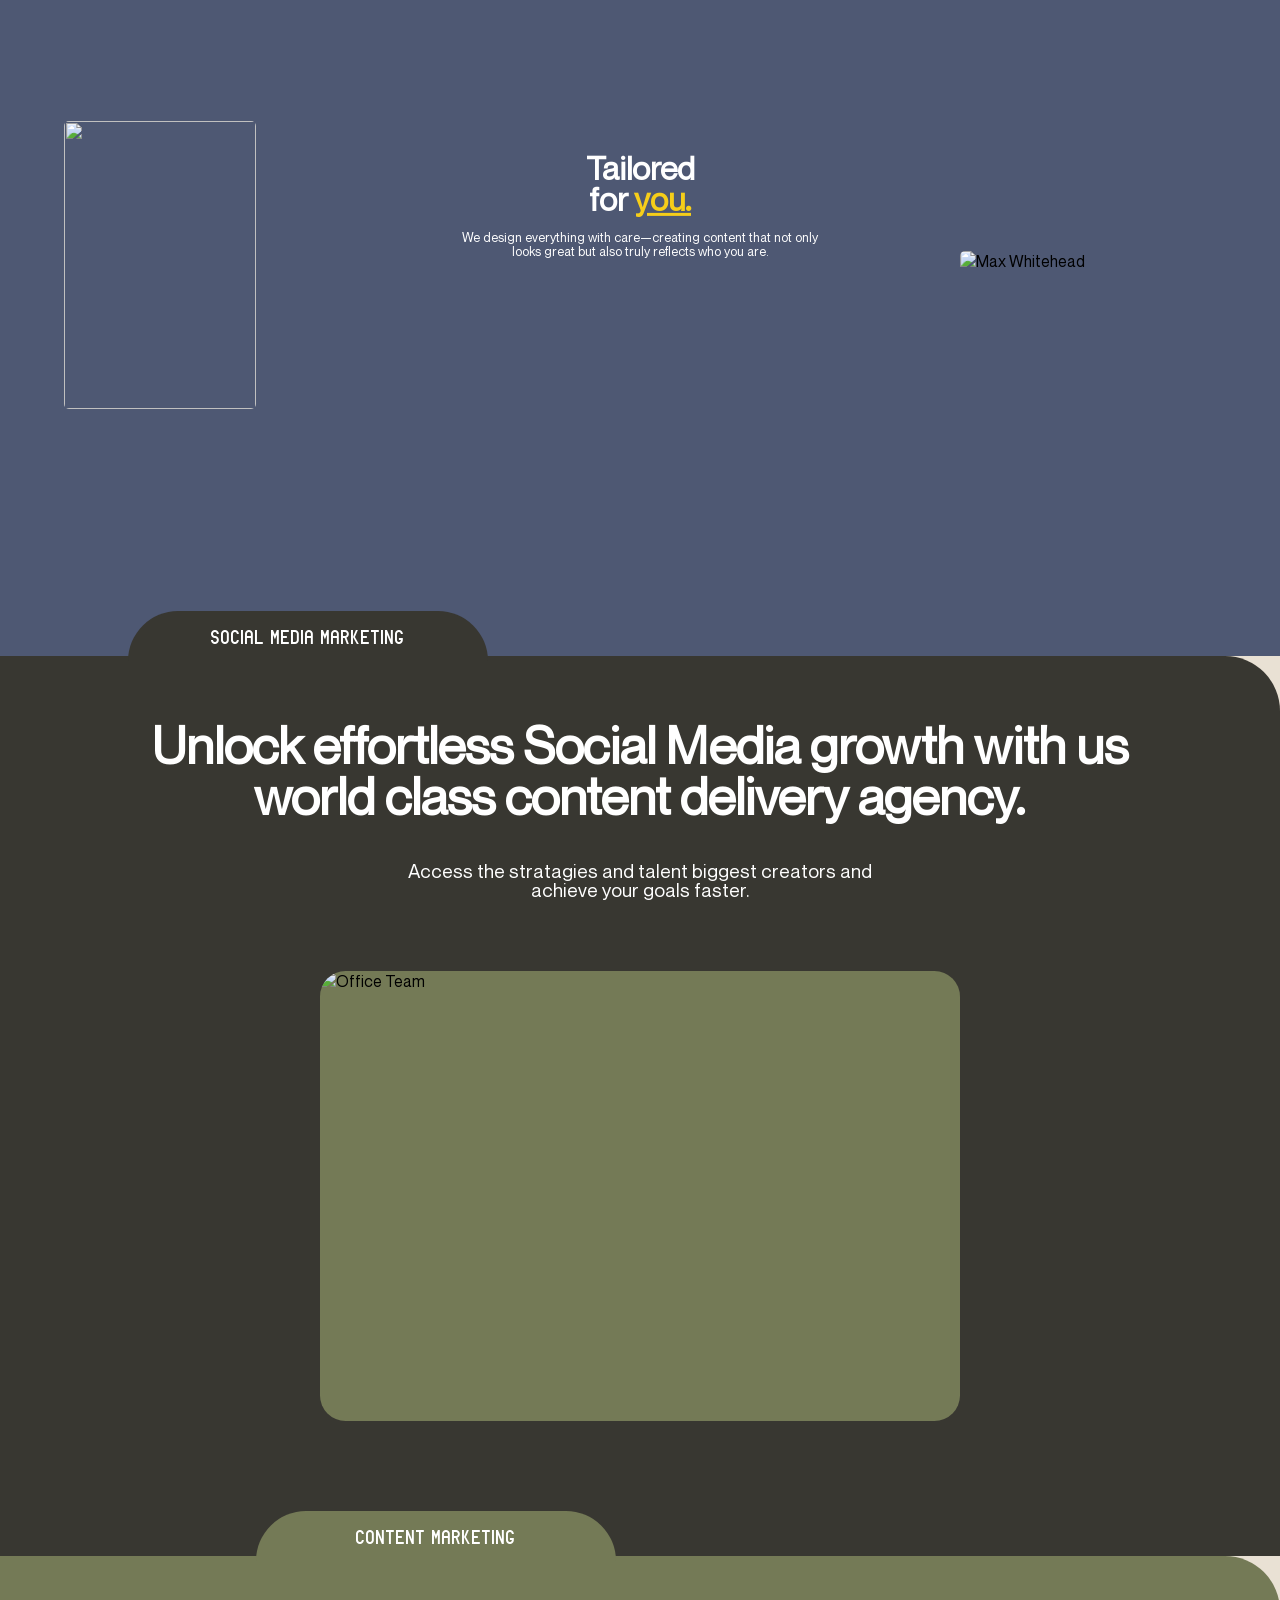
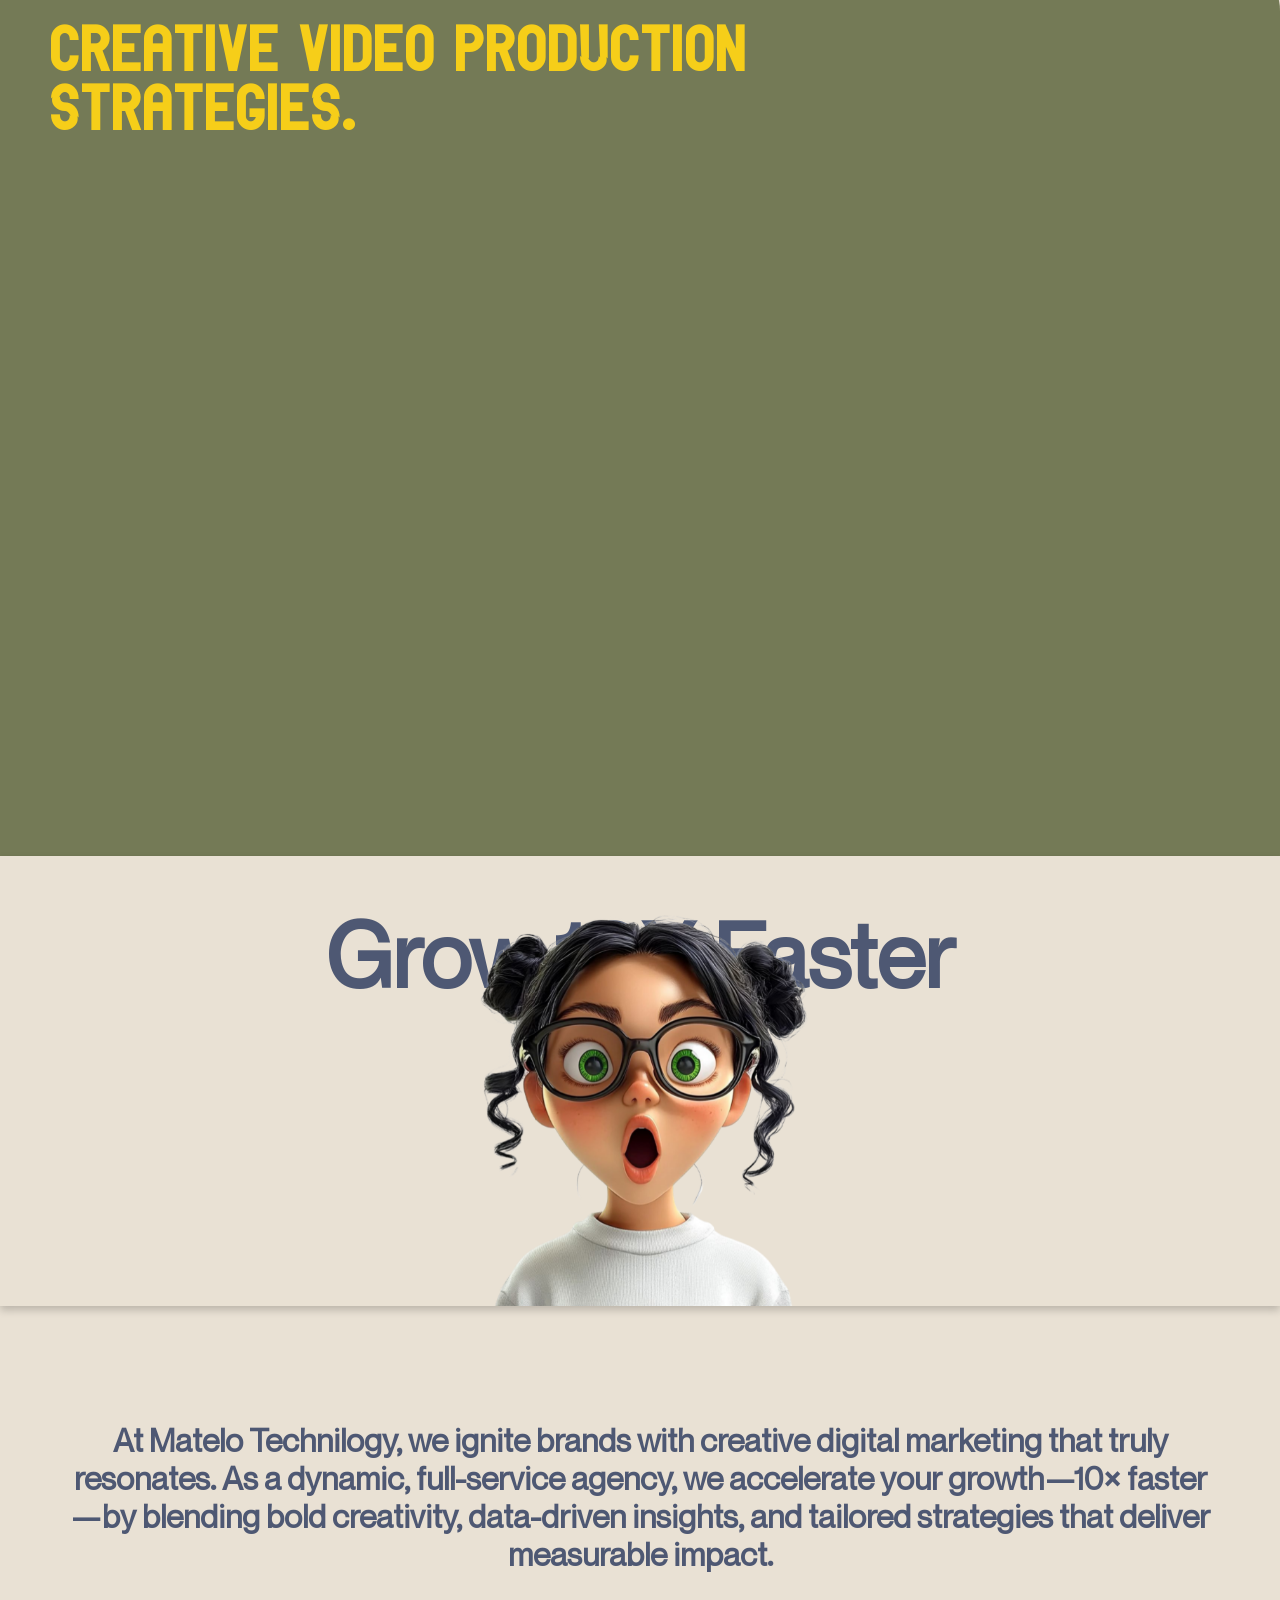
==== commit 3cbe01eb: "Removing clients" ====
--- a/index.html
+++ b/index.html
@@ -91,7 +91,7 @@
 
             </div>
             <div class="page3-bottom">
-               <div class="brand-photo">
+               <!-- <div class="brand-photo">
                 <img src="./brands/logo1.png" alt="logo">
                </div>
                <div style="height: 200px;" class="brand-photo">
@@ -114,7 +114,7 @@
                </div>
                 <div  style="height: 120px;"class="brand-photo">
                 <img src="./brands/logo8.png" alt="logo">
-               </div>
+               </div> -->
             </div>
         </div>
 
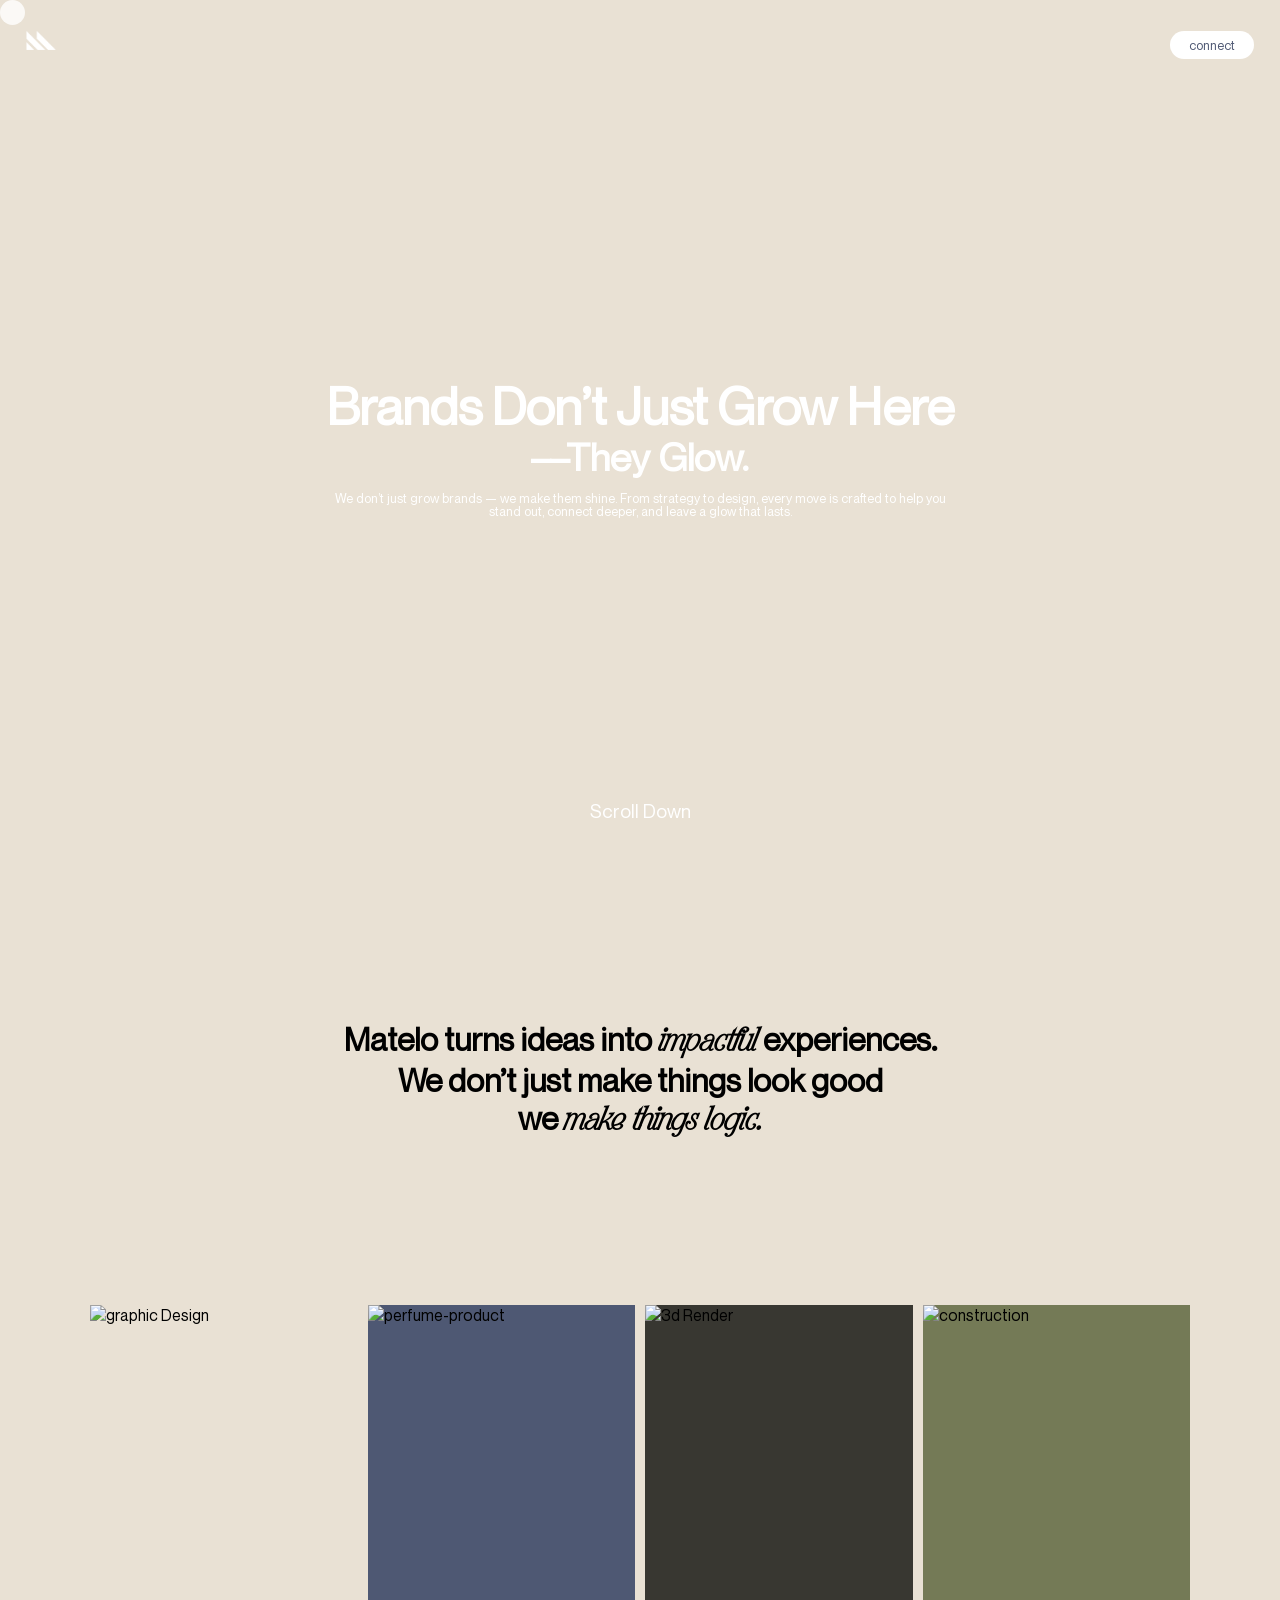
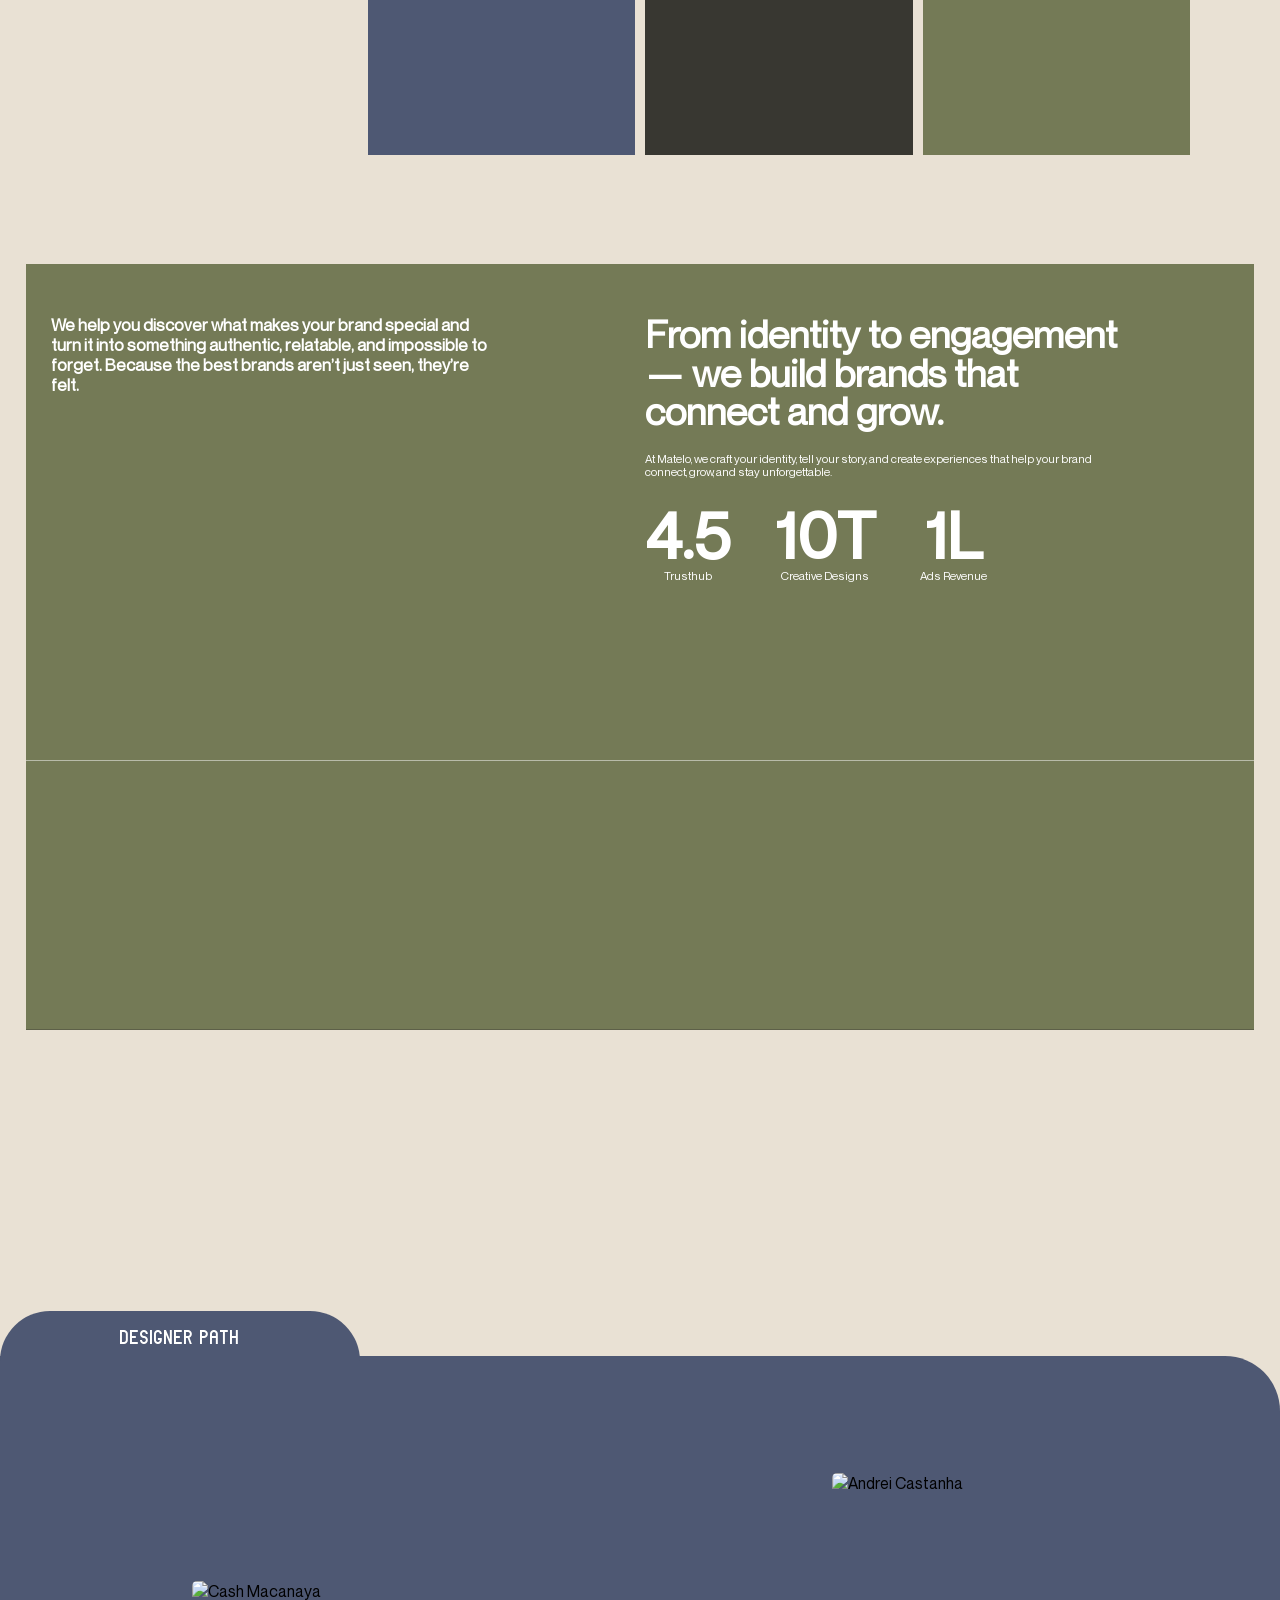
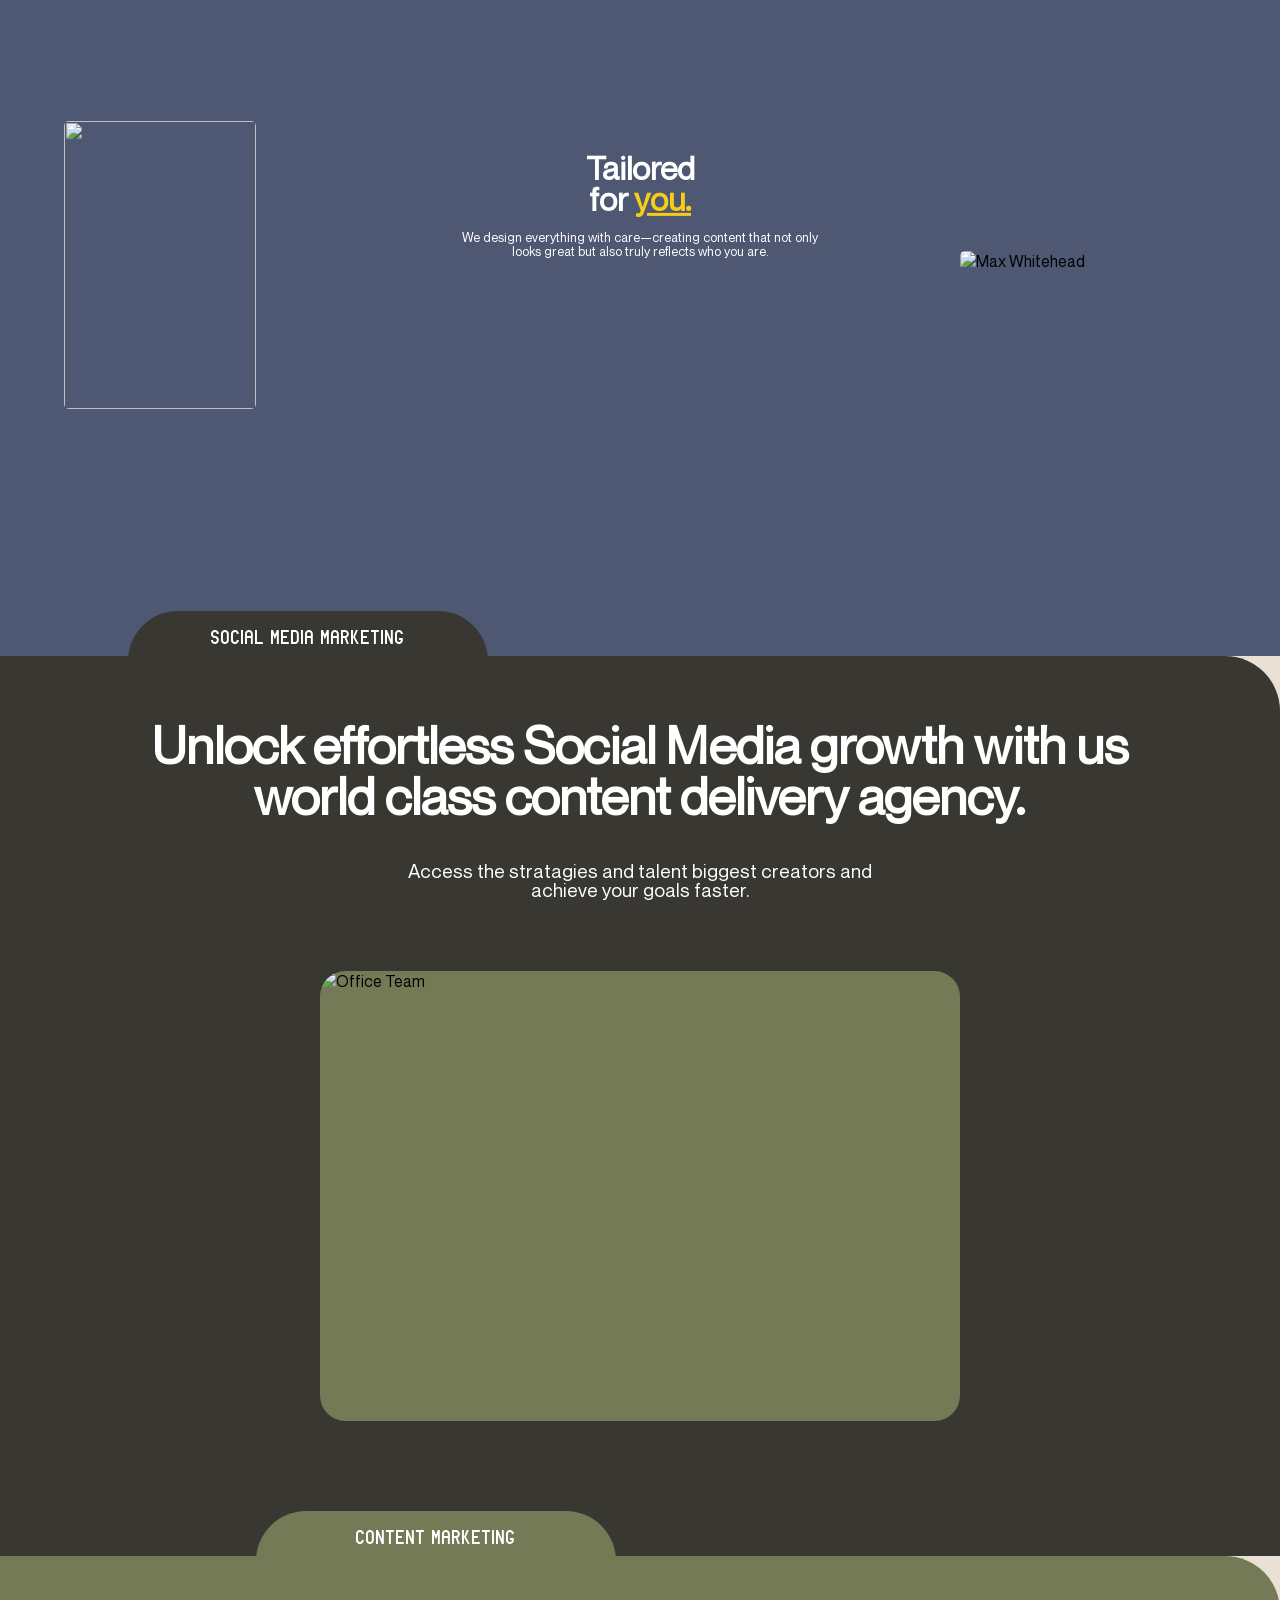
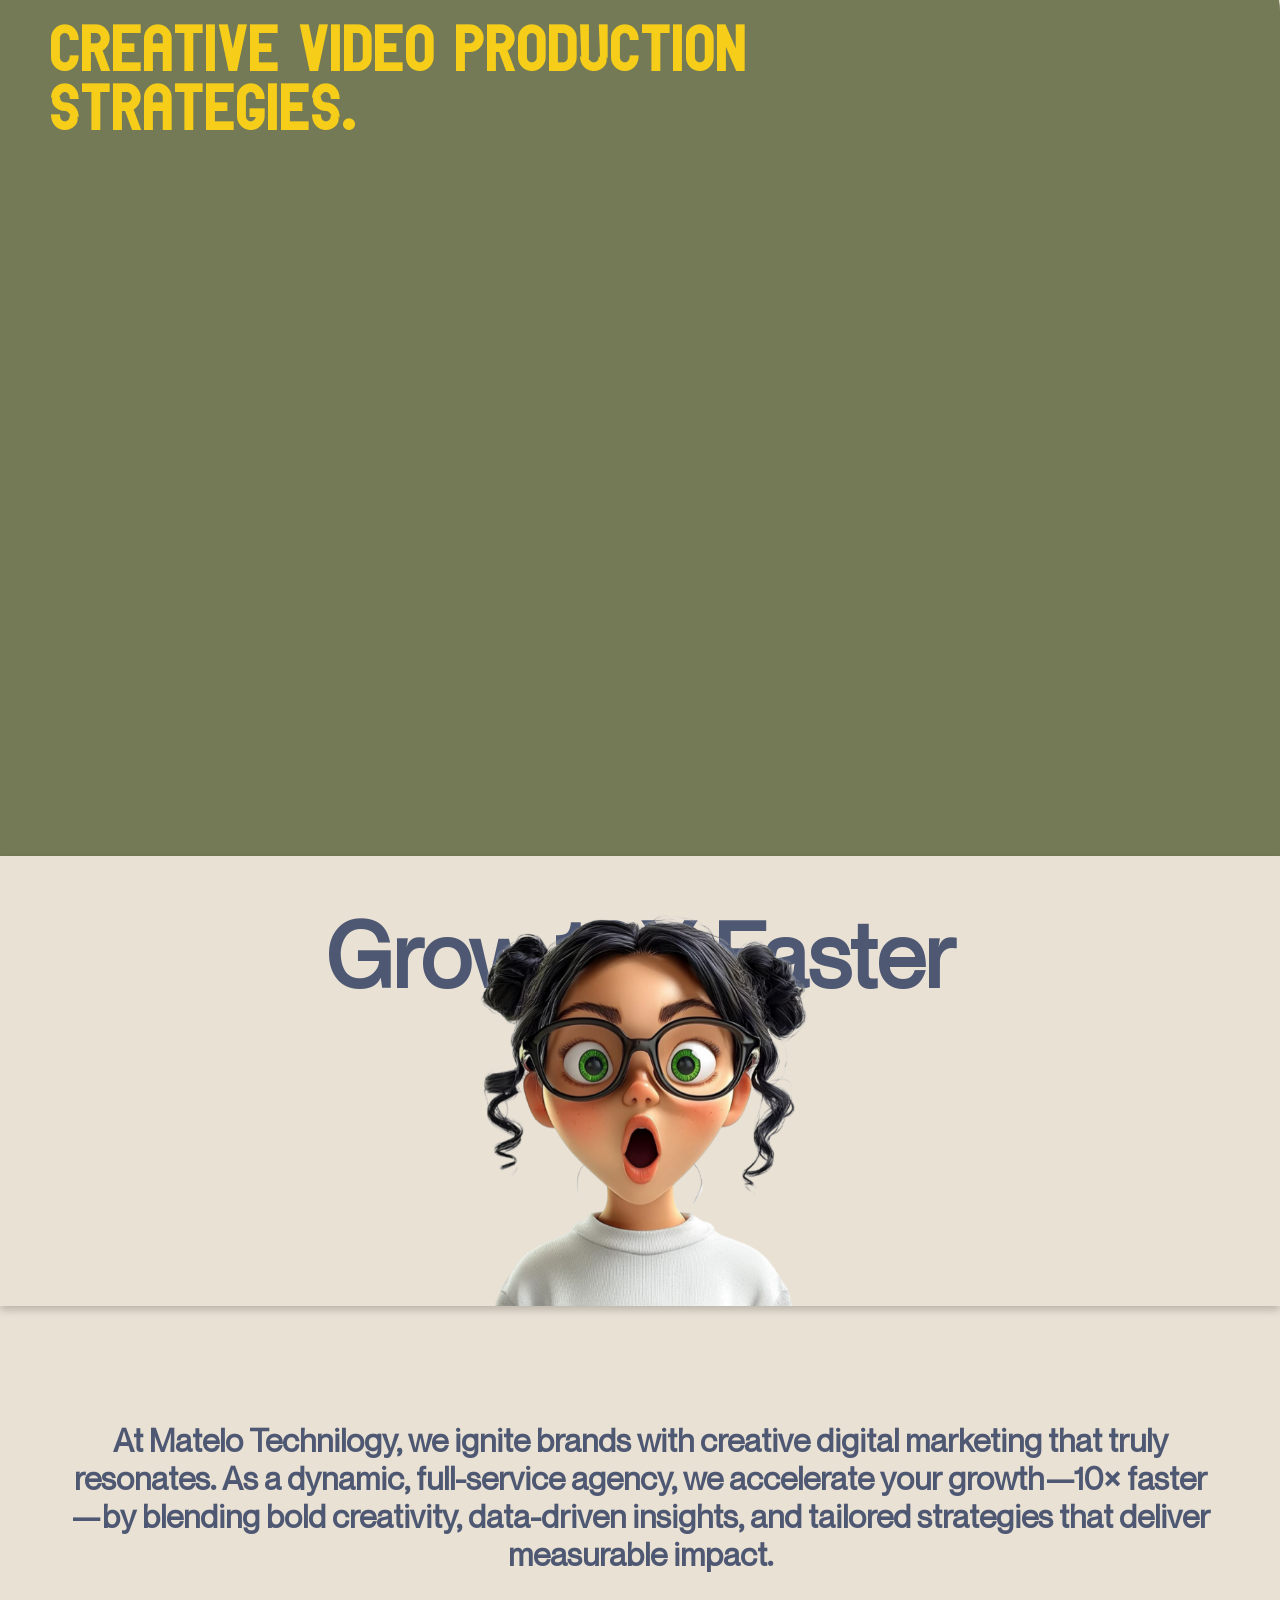
==== commit 45d7d3c8: "Responsive Changes" ====
--- a/index.html
+++ b/index.html
@@ -167,10 +167,10 @@
                     </div>
                     <div class="content-marketing-videos">
                         <div class="video-1">
-                            <video autoplay muted loop src="./videos/Brawn Protiens Promo Ad (1).mp4"></video>
+                            <video autoplay playsinline muted loop src="./videos/Brawn Protiens Promo Ad (1).mp4"></video>
                         </div>
                         <div class="video-2">
-                            <video autoplay muted loop src="./videos/Matelo star.mp4"></video>
+                            <video autoplay playsinline muted loop src="./videos/Matelo star.mp4"></video>
                         </div>
                     </div>
                  </div>
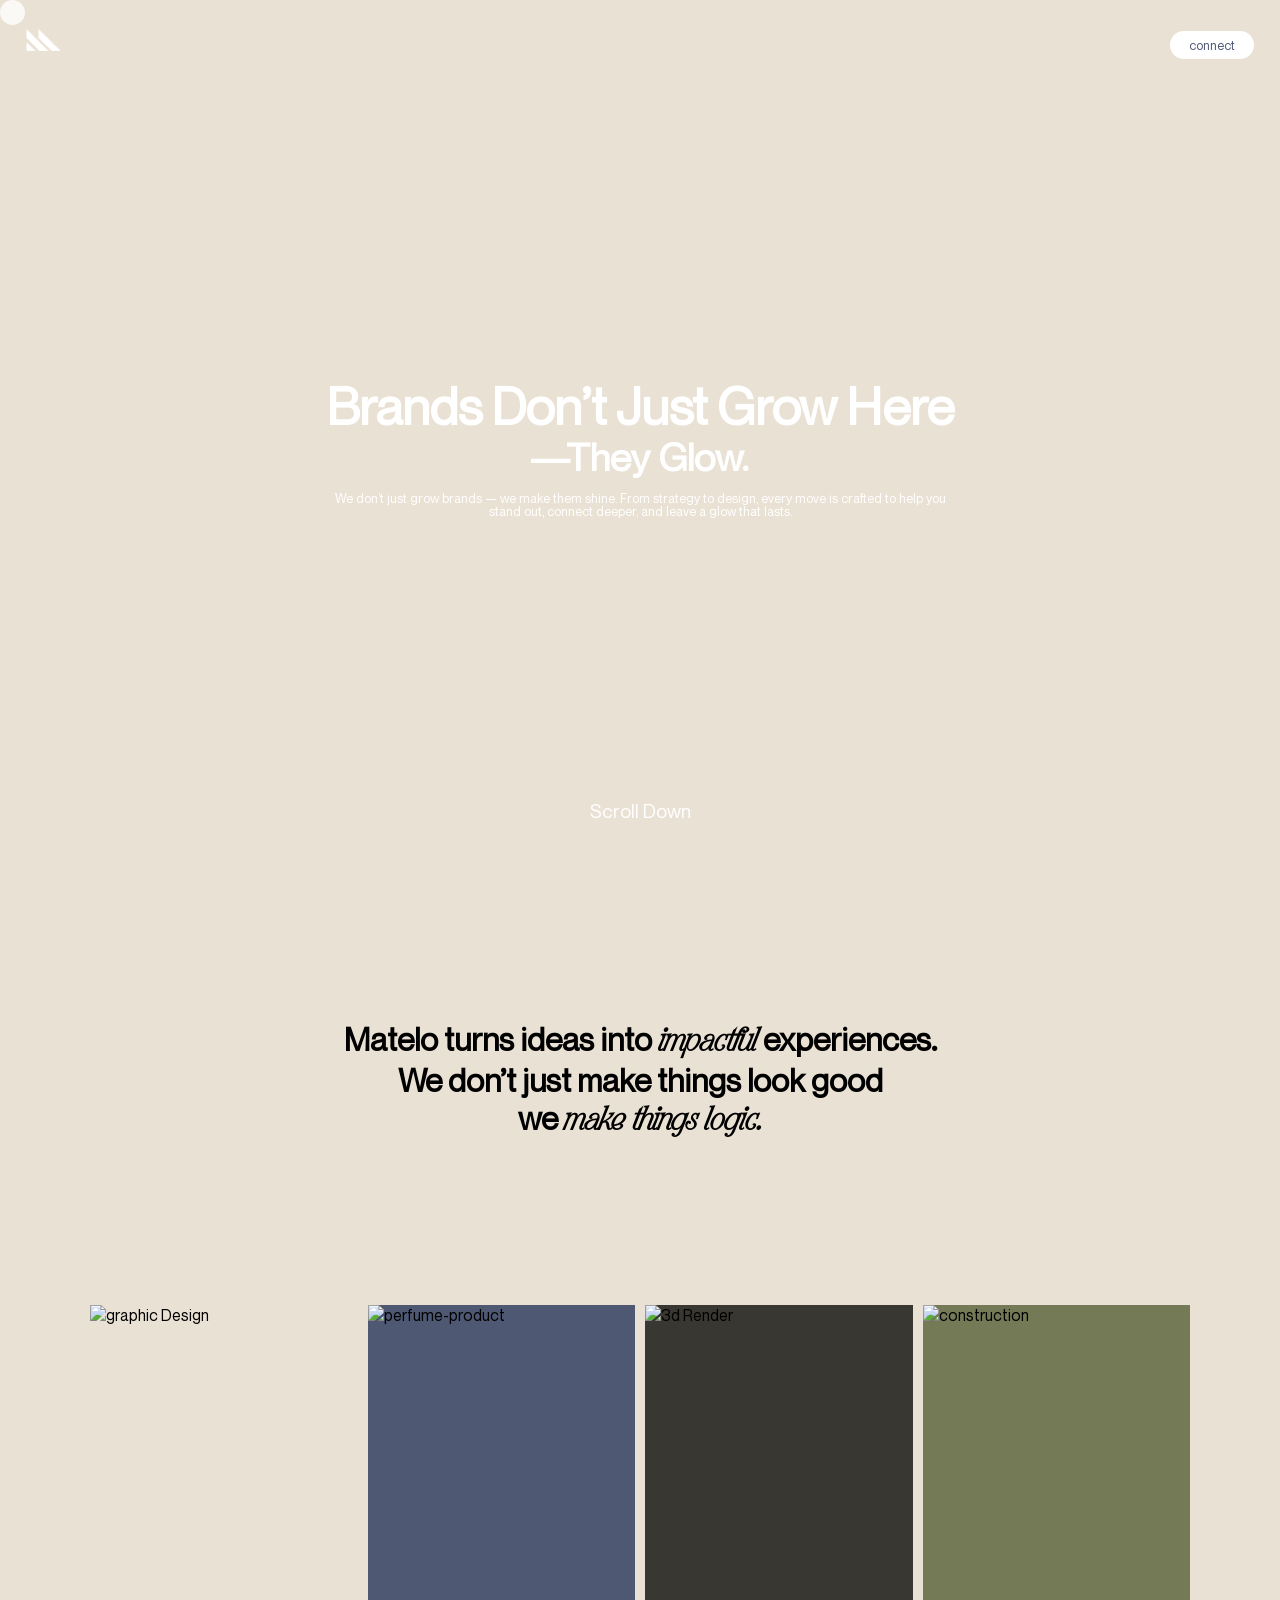
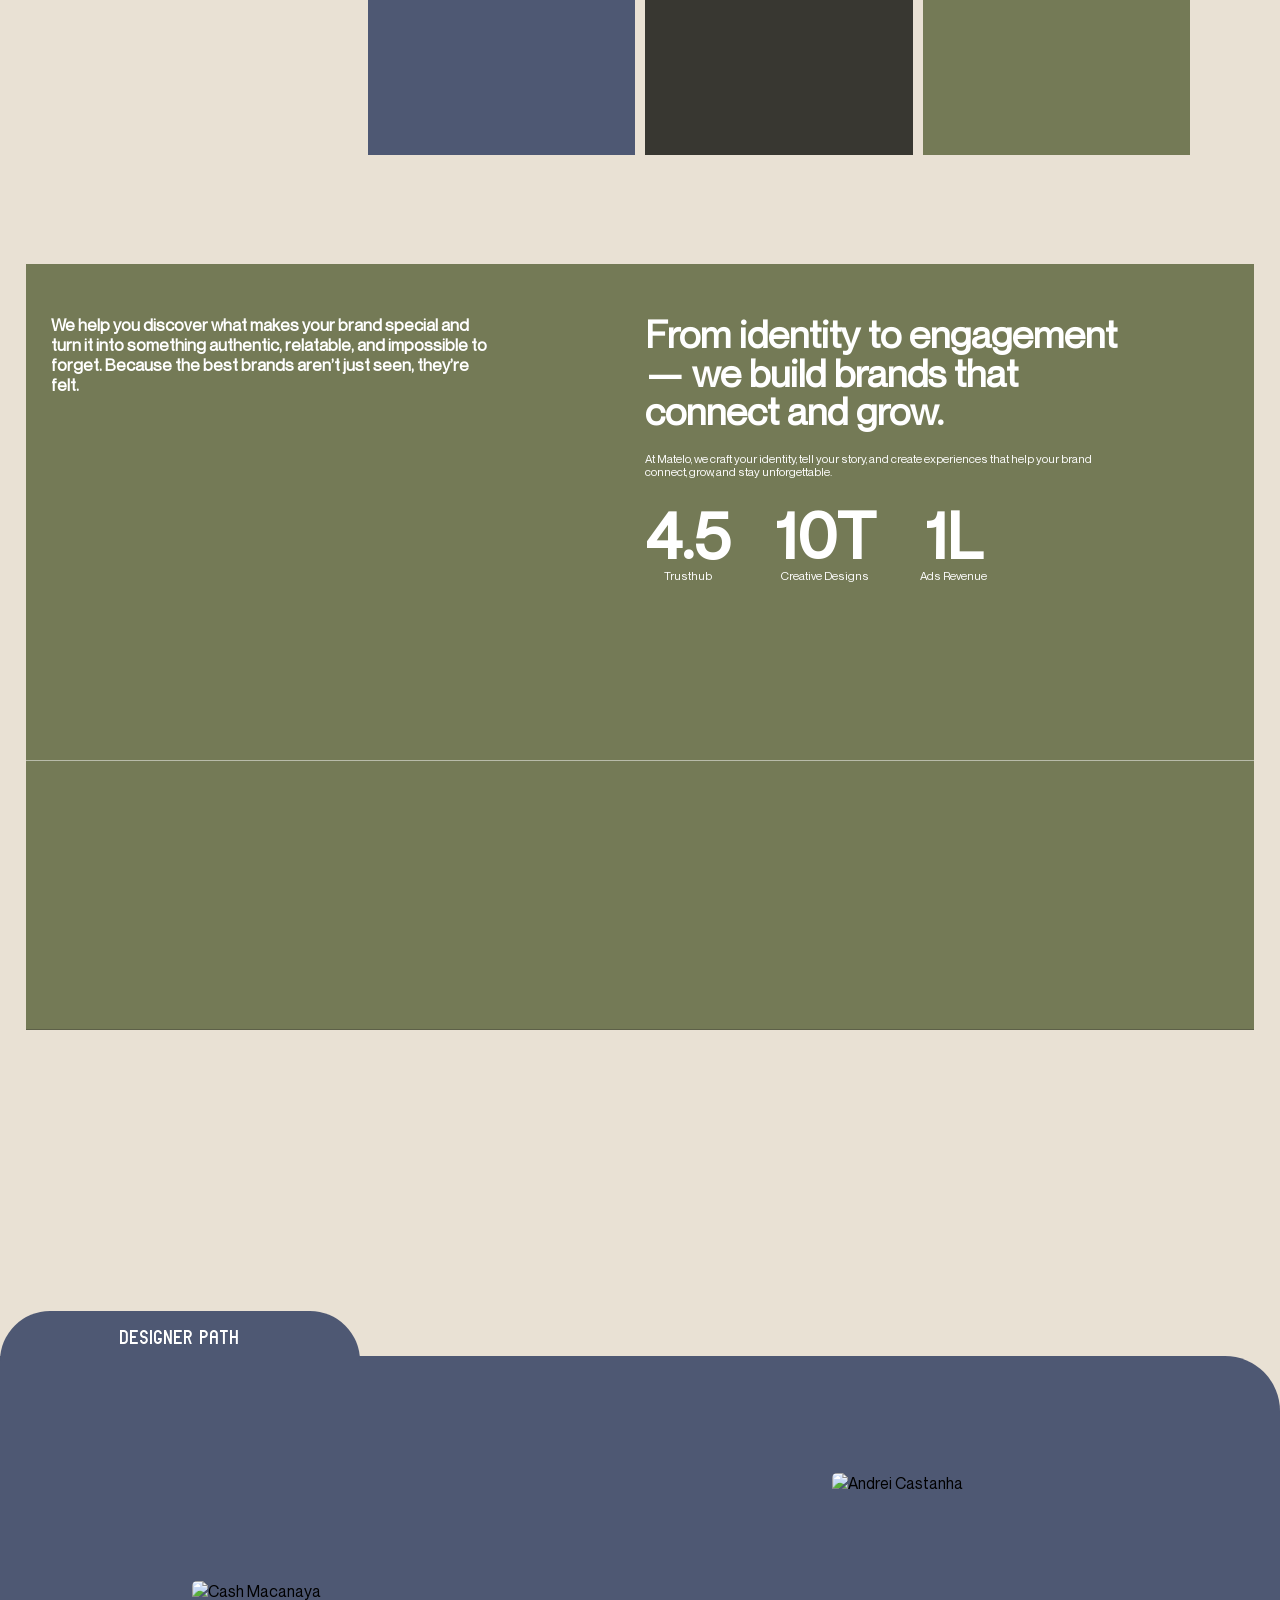
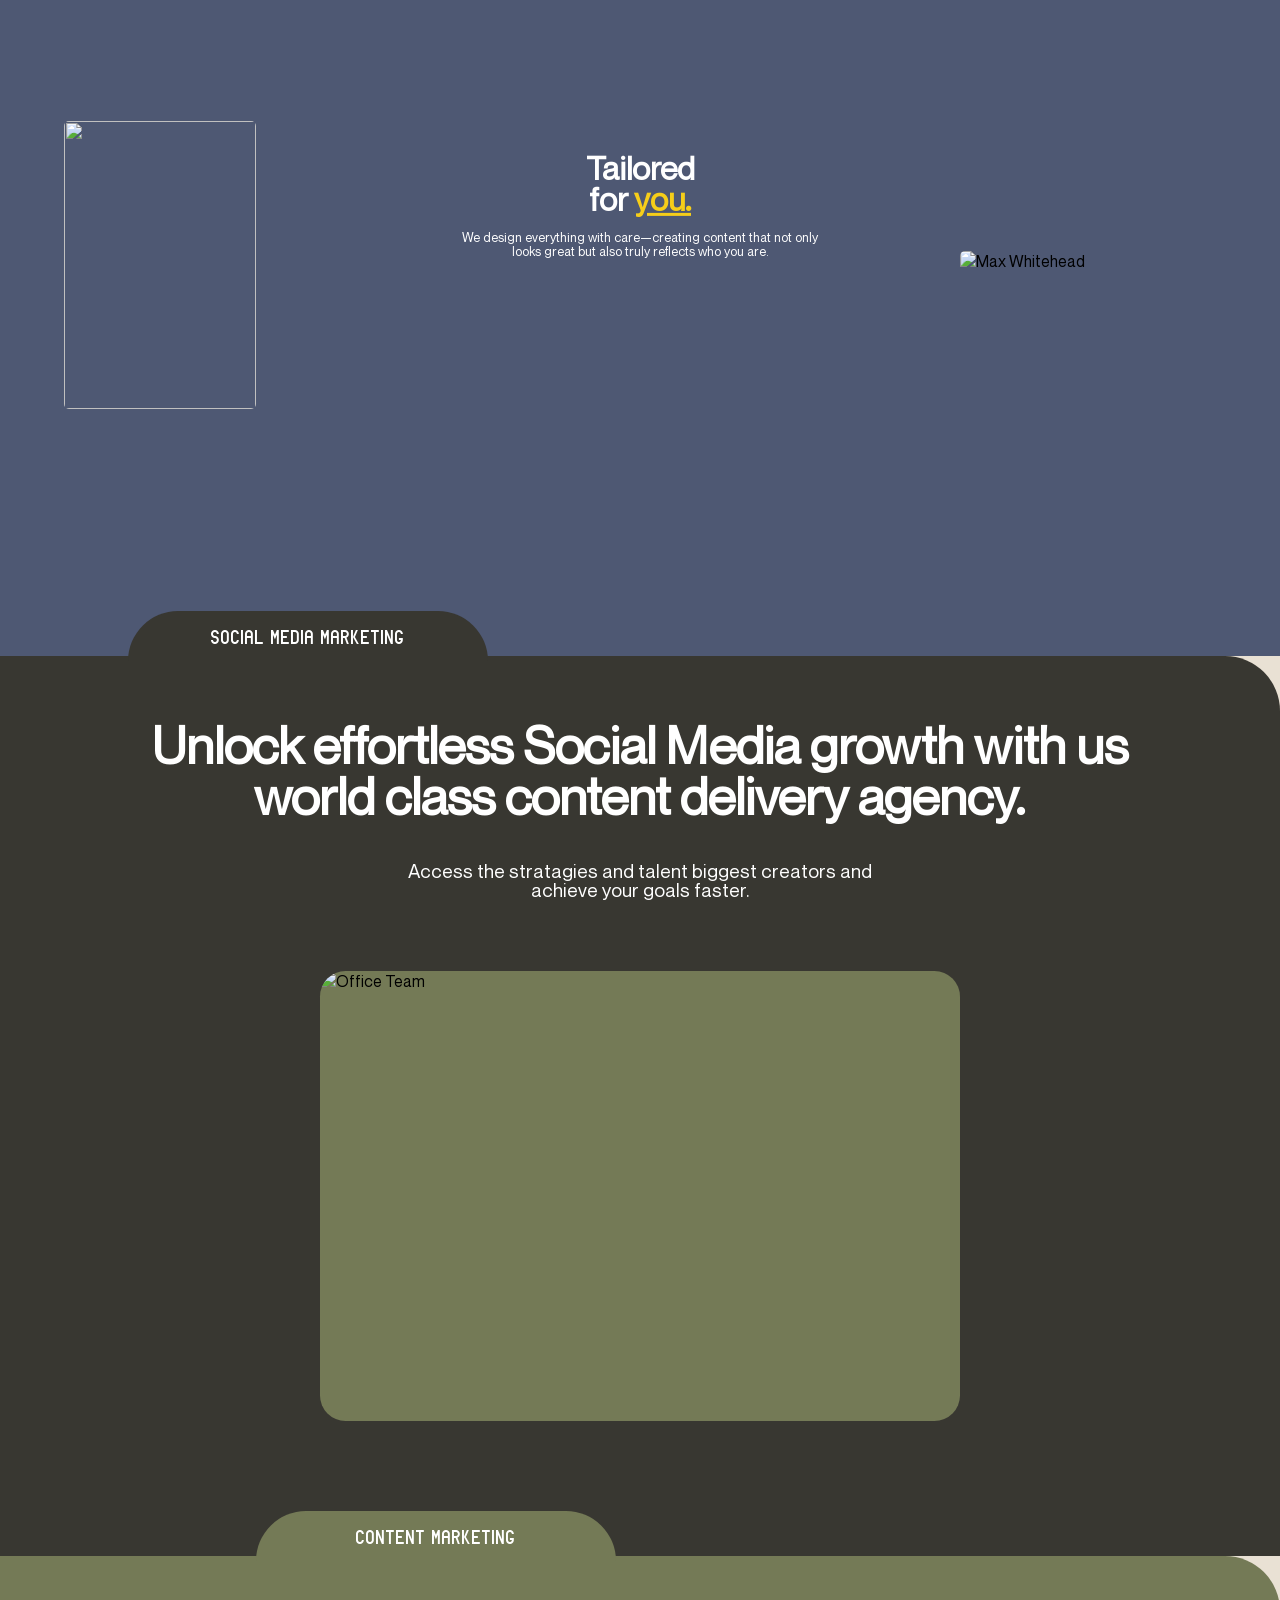
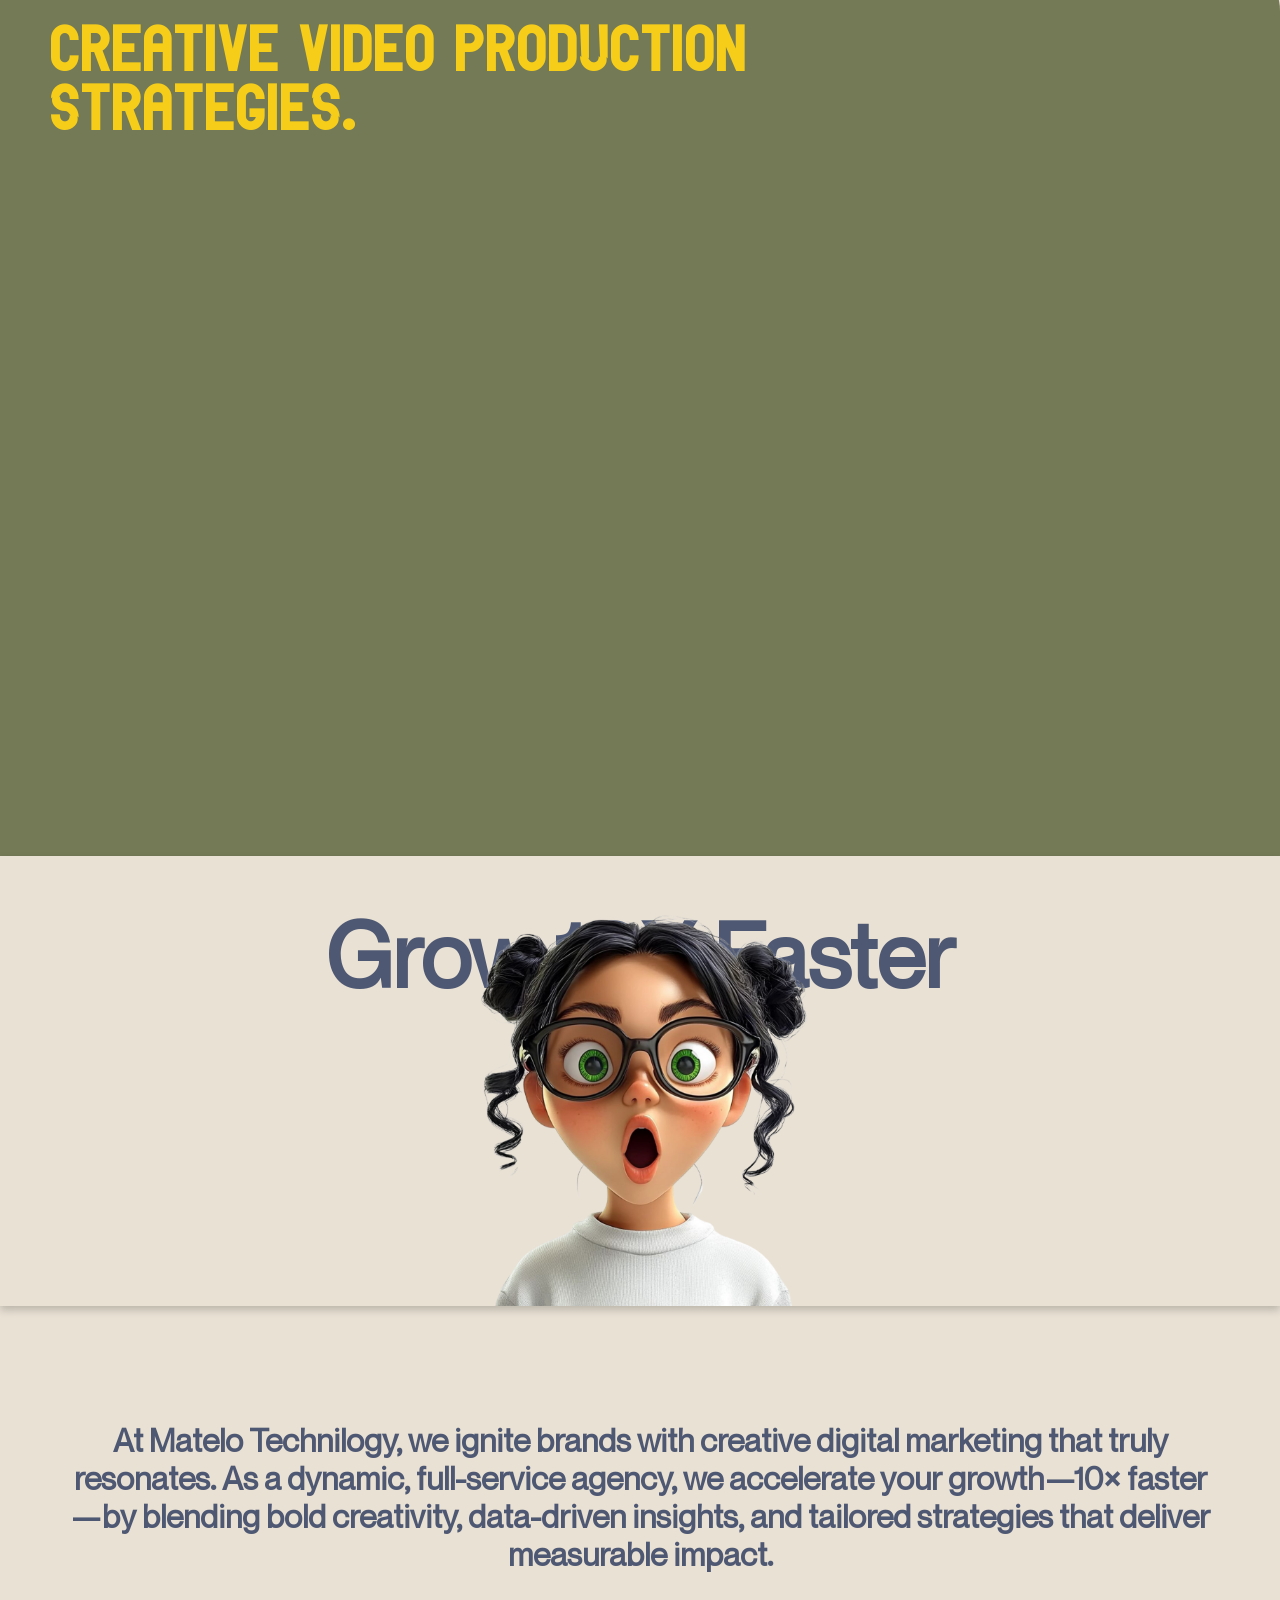
==== commit 98076481: "Responsive Contact Page" ====
--- a/index.html
+++ b/index.html
@@ -26,7 +26,7 @@
                 <a href="#">Service</a>
             </div> -->
             <div class="nav-right">
-                <a href="#">connect</a>
+                <a href="./contact.html">connect</a>
             </div>
             <div class="menu">
                 <i class="ri-arrow-down-s-fill"></i>
--- a/style.css
+++ b/style.css
@@ -79,12 +79,12 @@
 }
 
 .logo{
-    height: 30px;
-    width: 30px;
+    height: 35px;
+    width: 35px;
 }
 
 .logo img{
-    height: 1005;
+    height: 100;
     width: 100%;
     background-size: cover;
 }
@@ -106,6 +106,11 @@
     padding: 0.5vw 1.5vw;
     background-color: #ffffff;
     border-radius: 100px;
+    z-index: 99;
+}
+
+.nav-right:hover{
+    color: #4e5873;
 }
 
 .nav-right a{
@@ -598,7 +603,11 @@
     color: #4E5873;
 }
 
-
+.page5{
+    height: 100vh;
+    width: 100vw;
+    background-color: #4E5873;
+}
 
 
 @media (max-width: 768px) {
@@ -615,16 +624,18 @@
    display: none;
 }
 
-.nav-right {
-    display: none;
-}
-
-.menu{
+.nav-right a{
+    /* display: none; */
+    font-size: 2.8vw;
+    background-color: #FFFFFF;
+}
+
+/* .menu{
     display: inline;
     background-color: transparent;
     border:1px solid rgb(234, 234, 234);
     padding: 2;
-}
+} */
 
 .landingPage{
     height: 50vh;
@@ -851,5 +862,19 @@
     font-size: 4.5vw;
 }
 
+.anime-girl h1{
+    font-size: 6vw;
+    position: absolute;
+    left: 50%;
+    transform: translateX(-50%);
+    top: 5vh;
+    font-weight: 900;
+    color:#4E5873;
+
+}
+
+#cursor{
+    display: none;
+}
 
 }
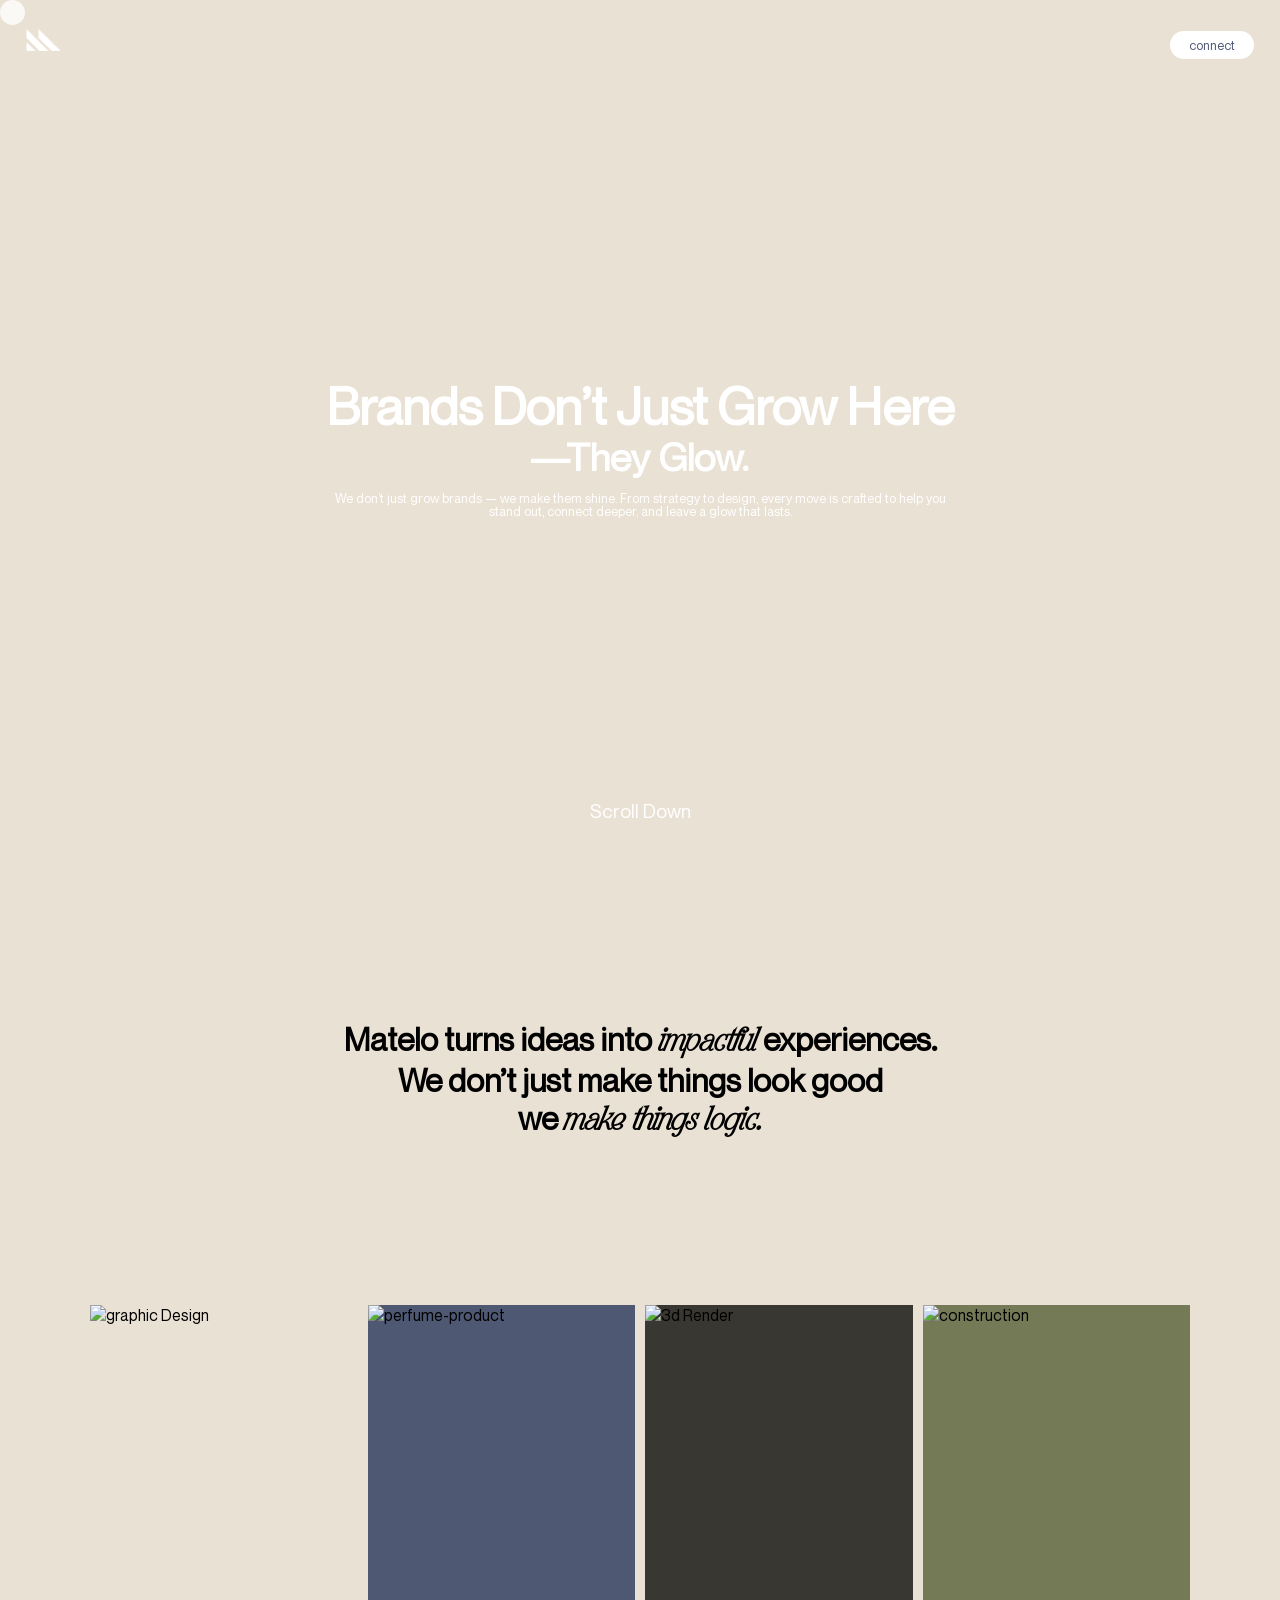
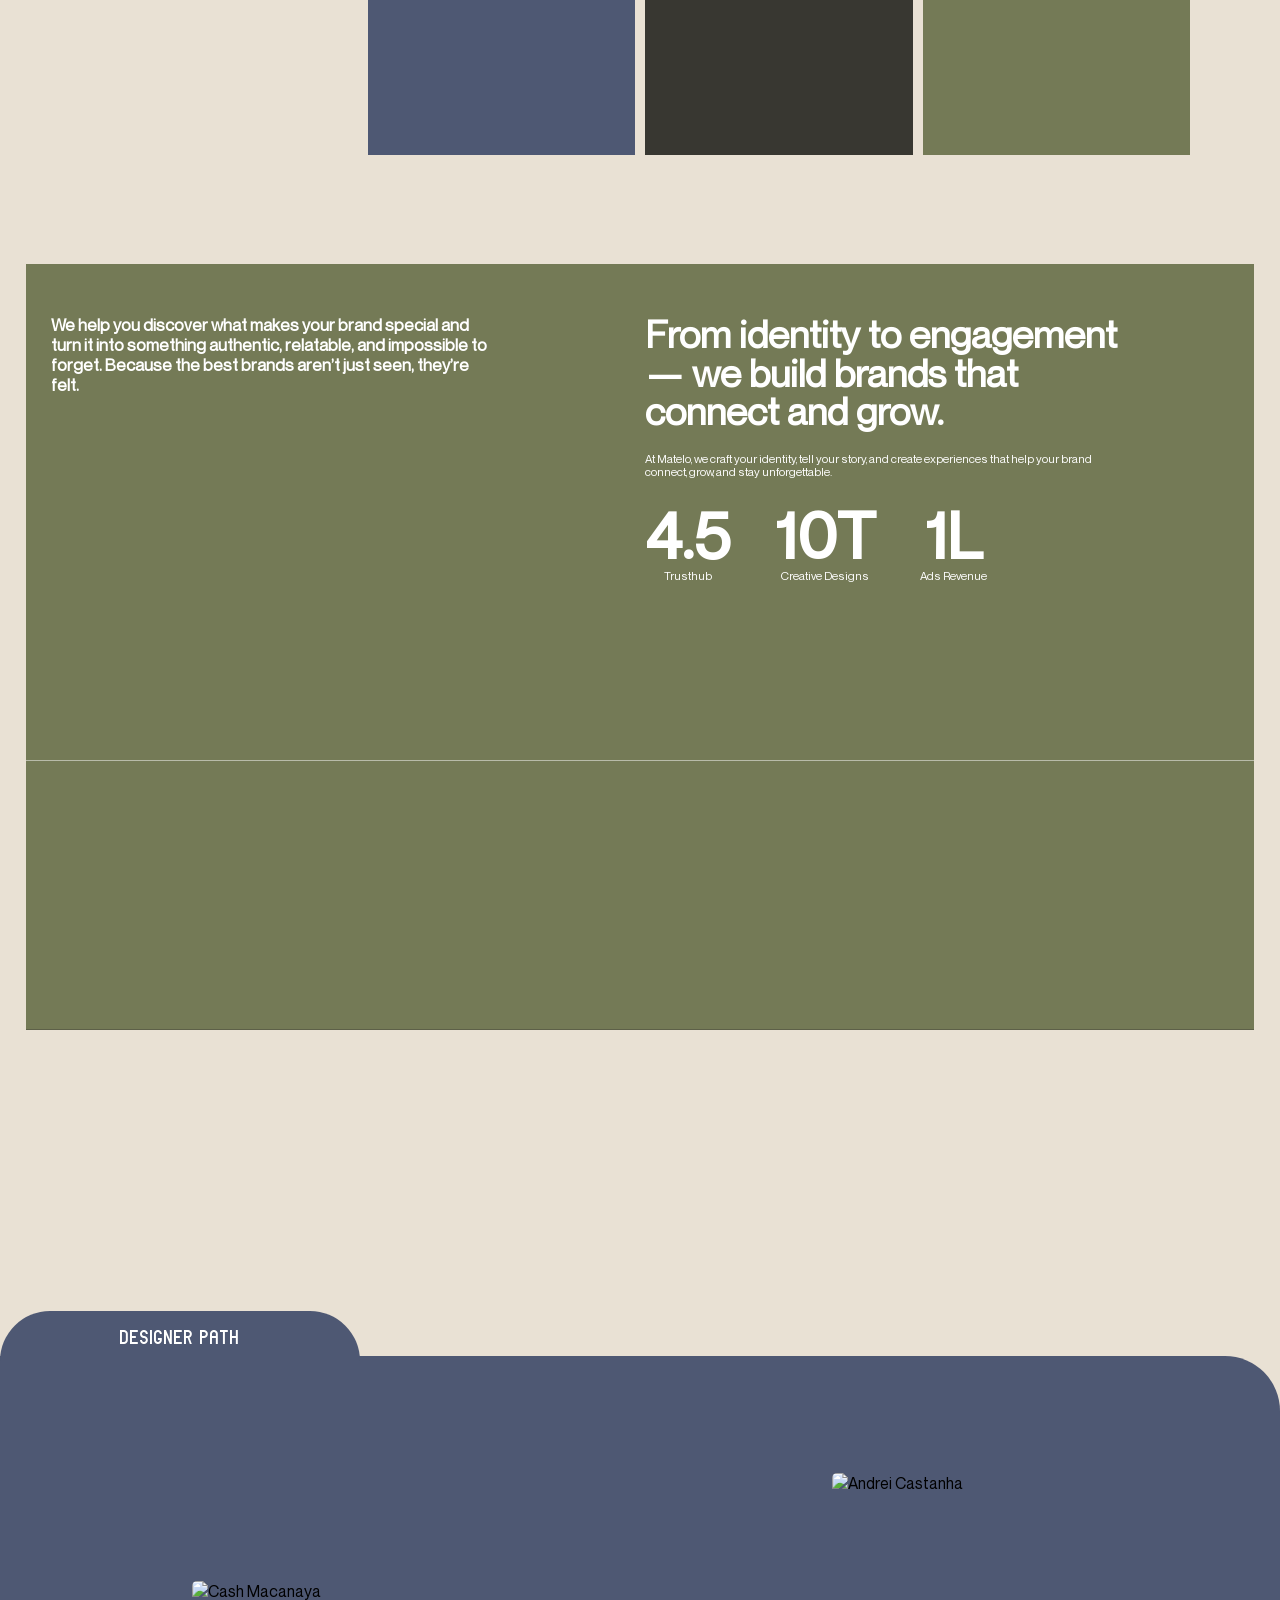
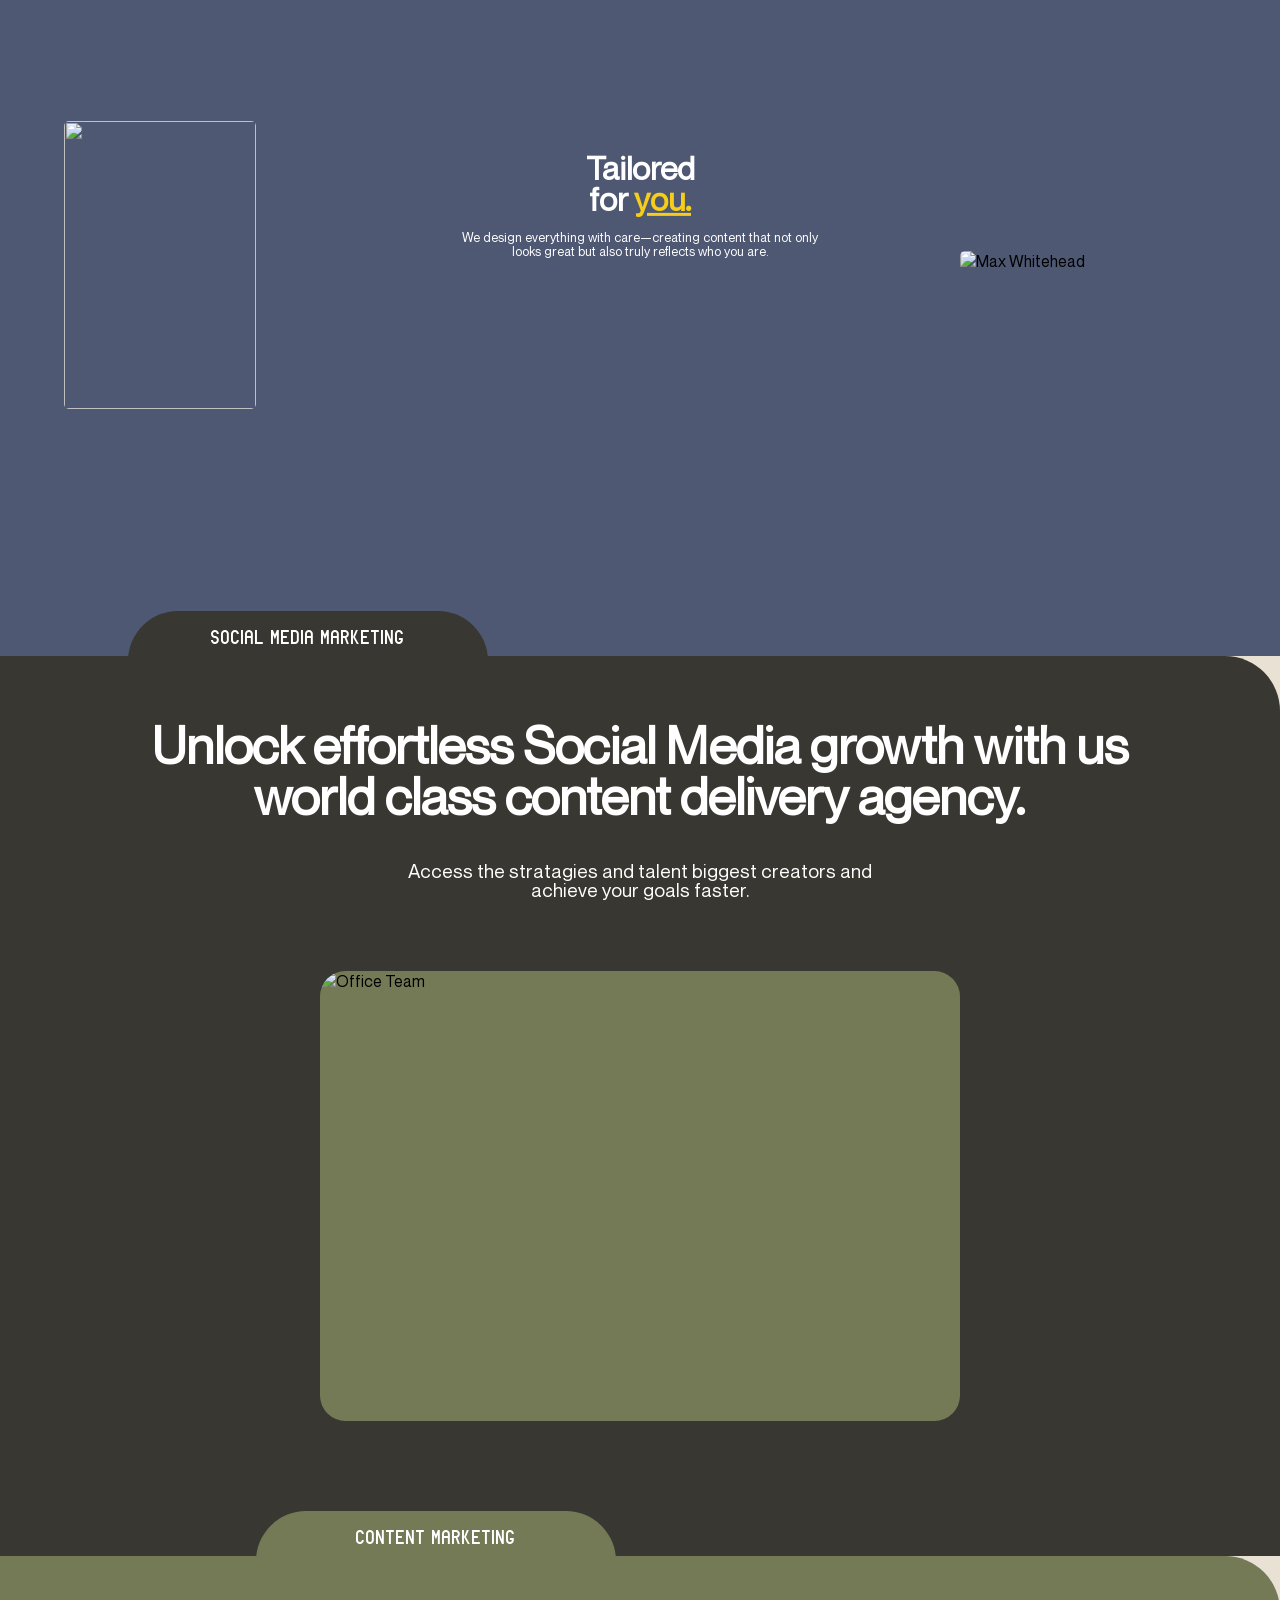
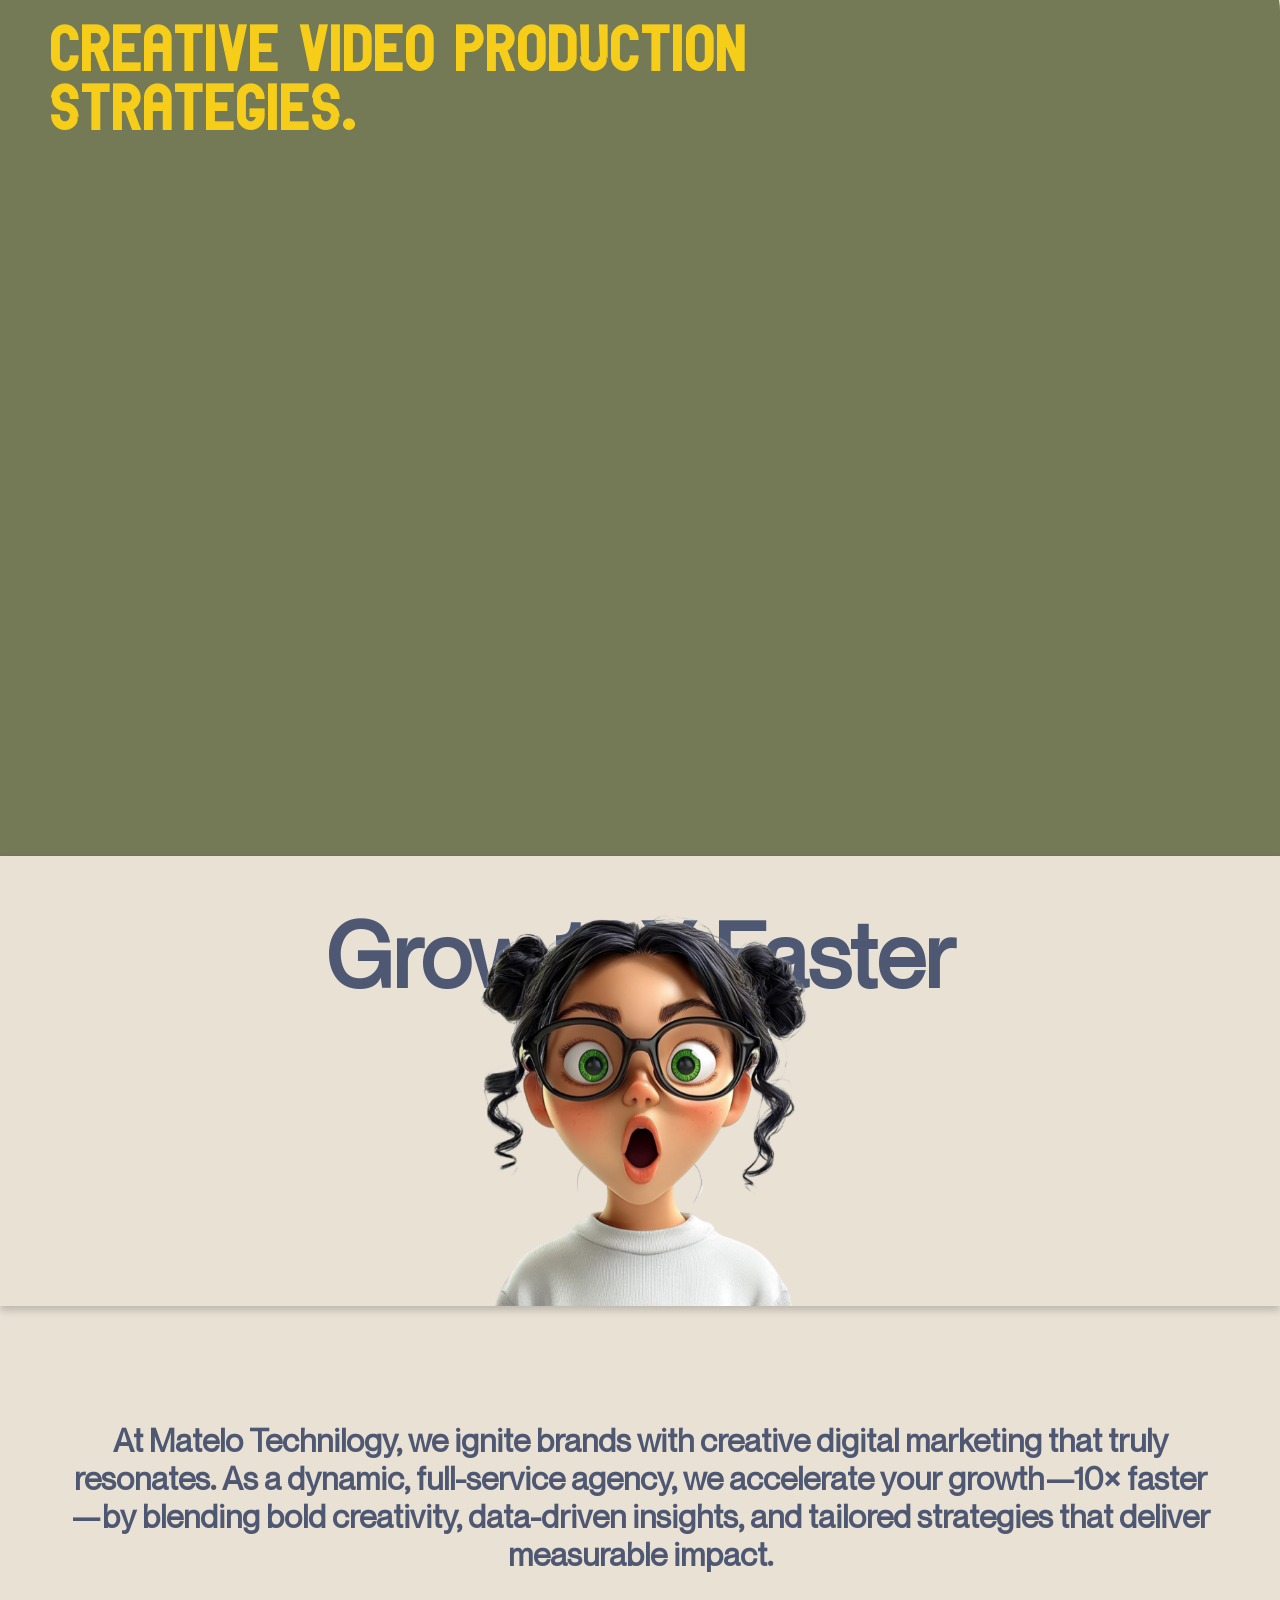
==== commit 5353a04e: "Video ads uploaded" ====
--- a/index.html
+++ b/index.html
@@ -170,7 +170,7 @@
                             <video autoplay playsinline muted loop src="./videos/Brawn Protiens Promo Ad (1).mp4"></video>
                         </div>
                         <div class="video-2">
-                            <video autoplay playsinline muted loop src="./videos/Matelo star.mp4"></video>
+                            <video autoplay playsinline muted loop src="./videos/IMG_3409.MP4"></video>
                         </div>
                     </div>
                  </div>
@@ -190,9 +190,9 @@
     
         </div>  
 
-        <div class="page5">
-
-        </div>
+        <!-- <div class="page5">
+
+        </div> -->
 
         
 
